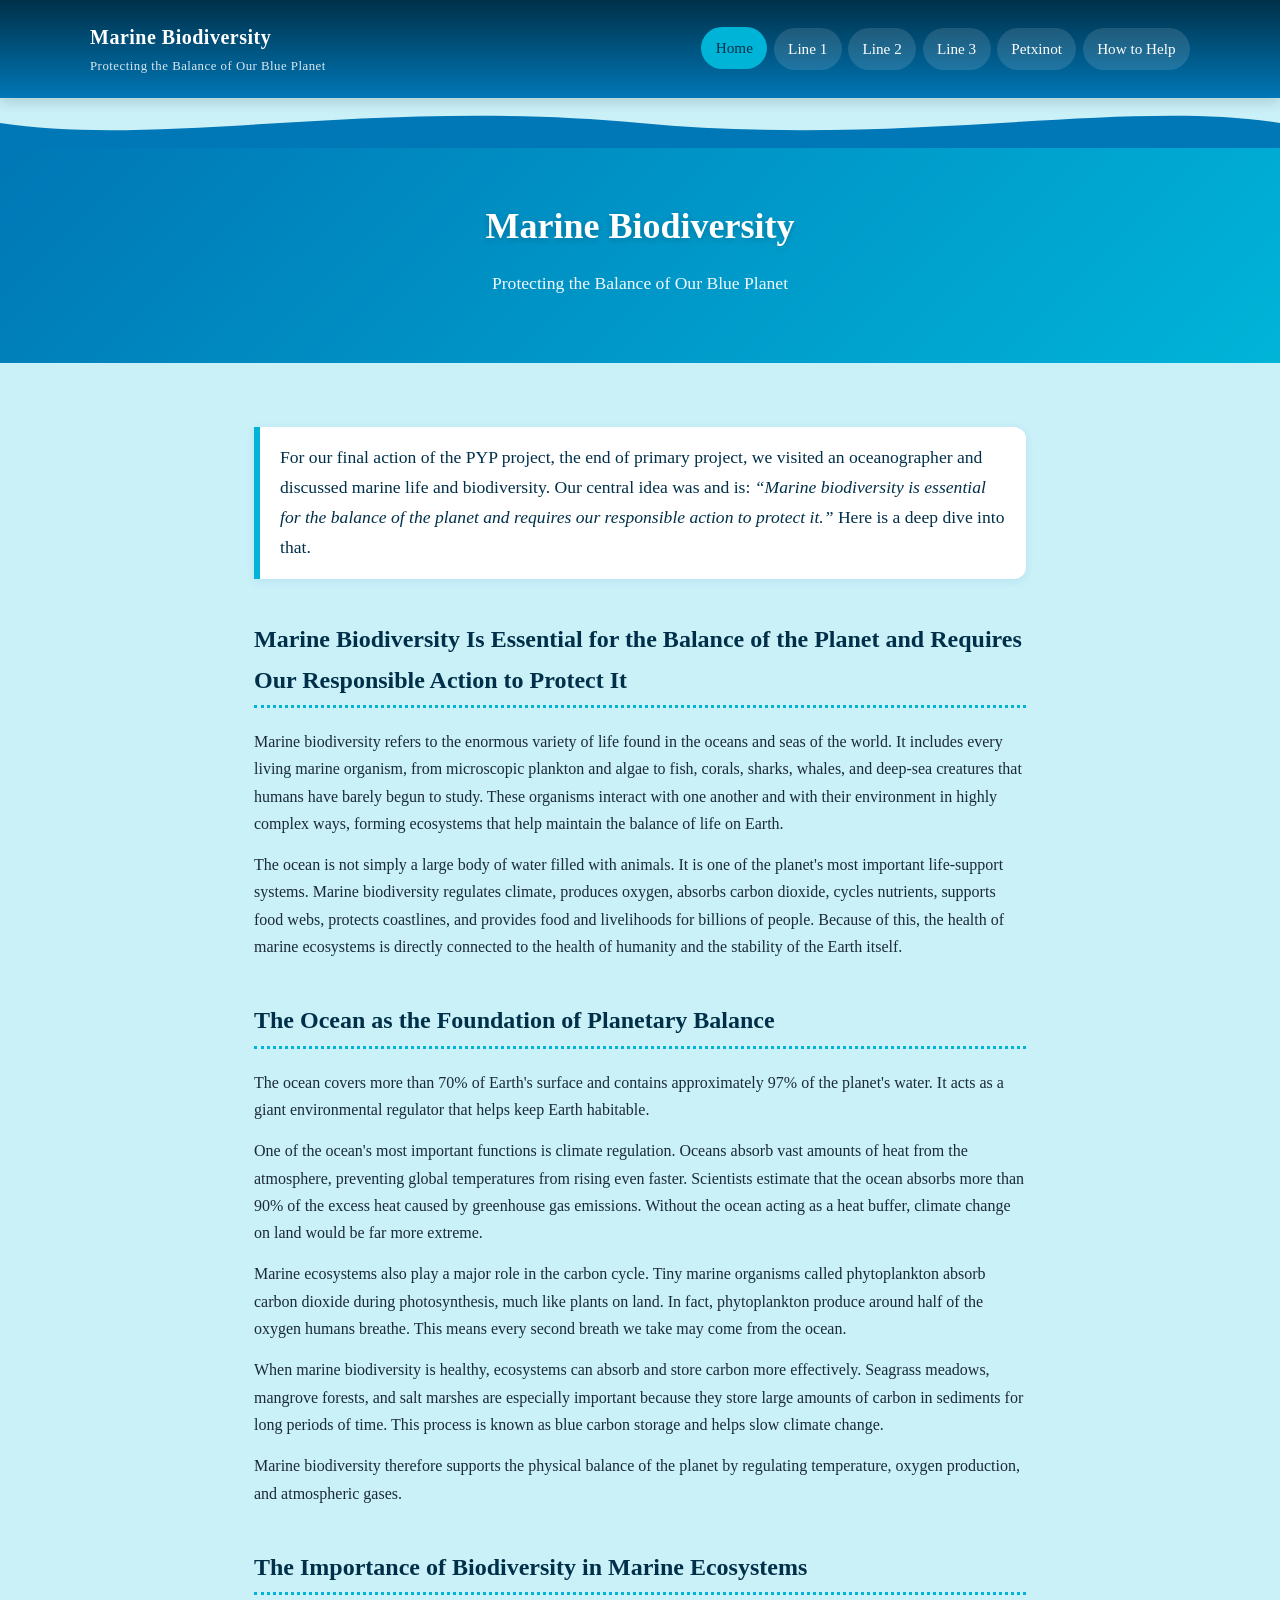
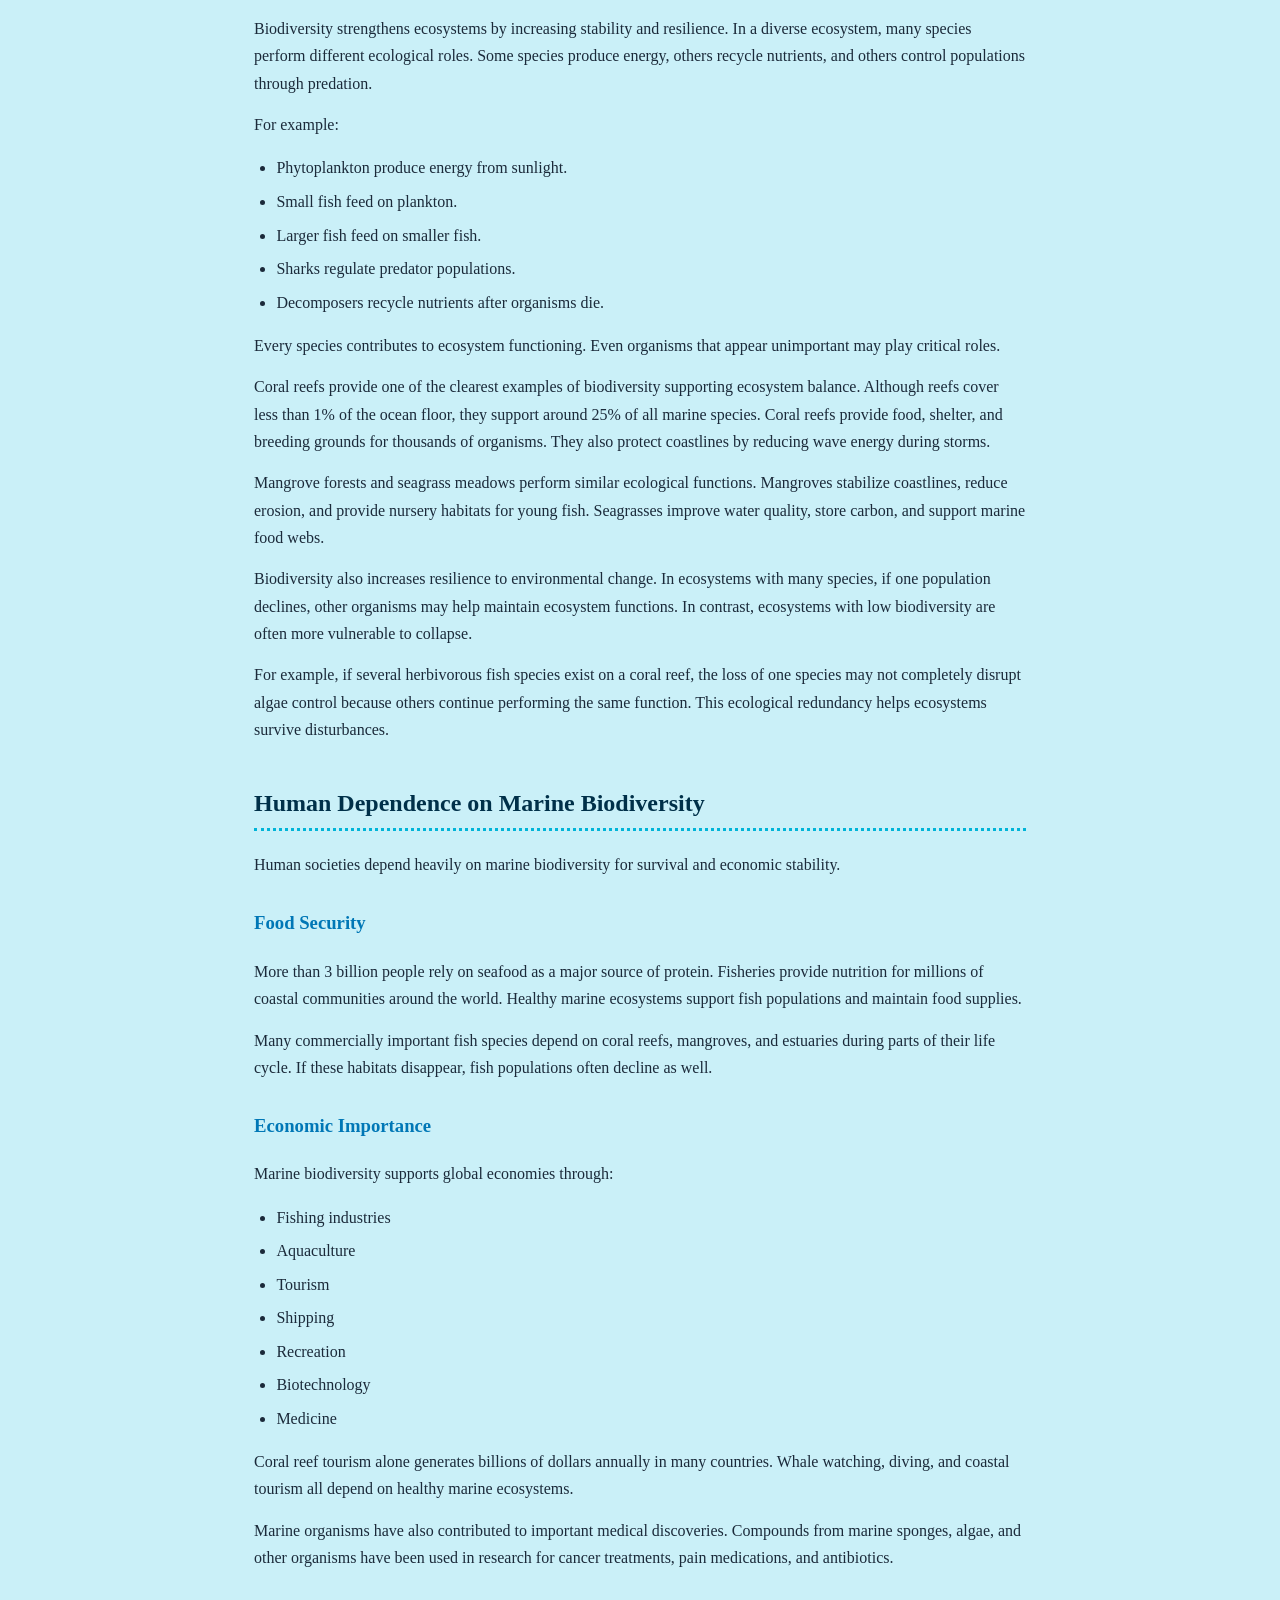
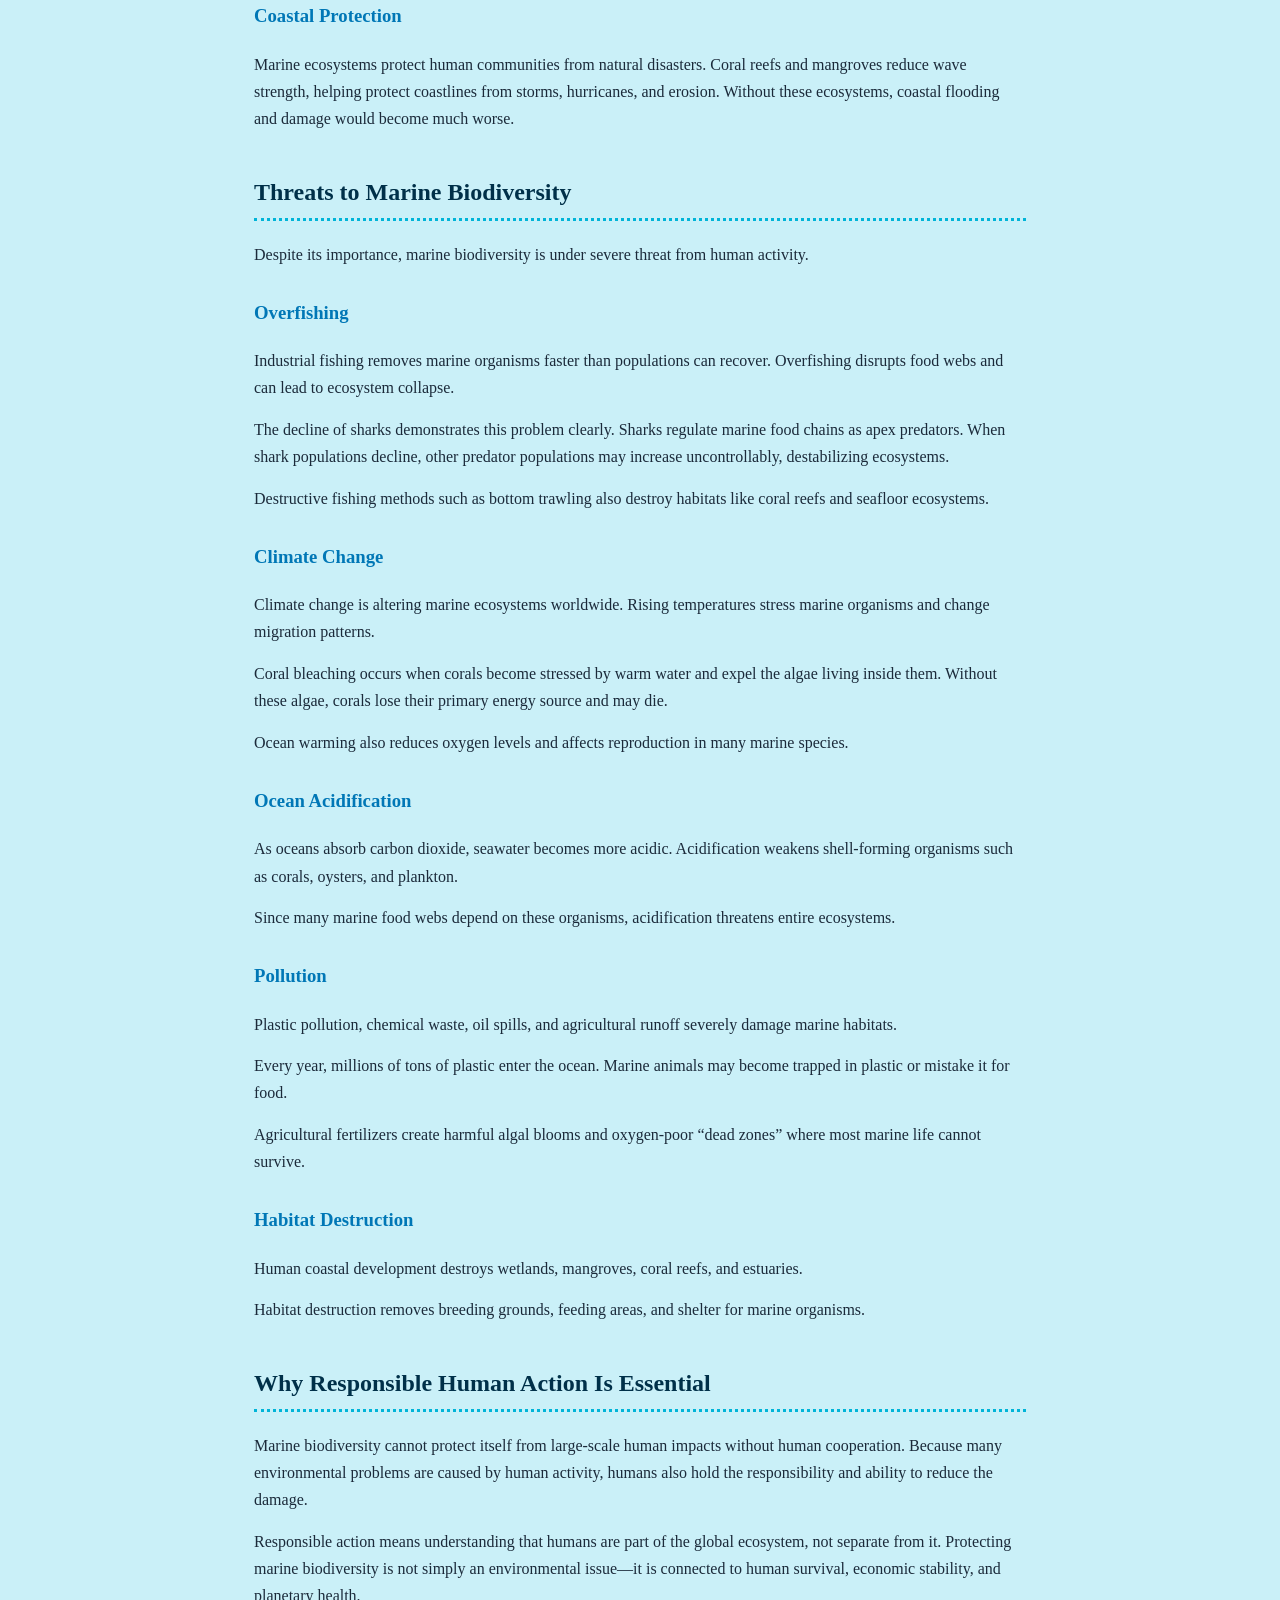
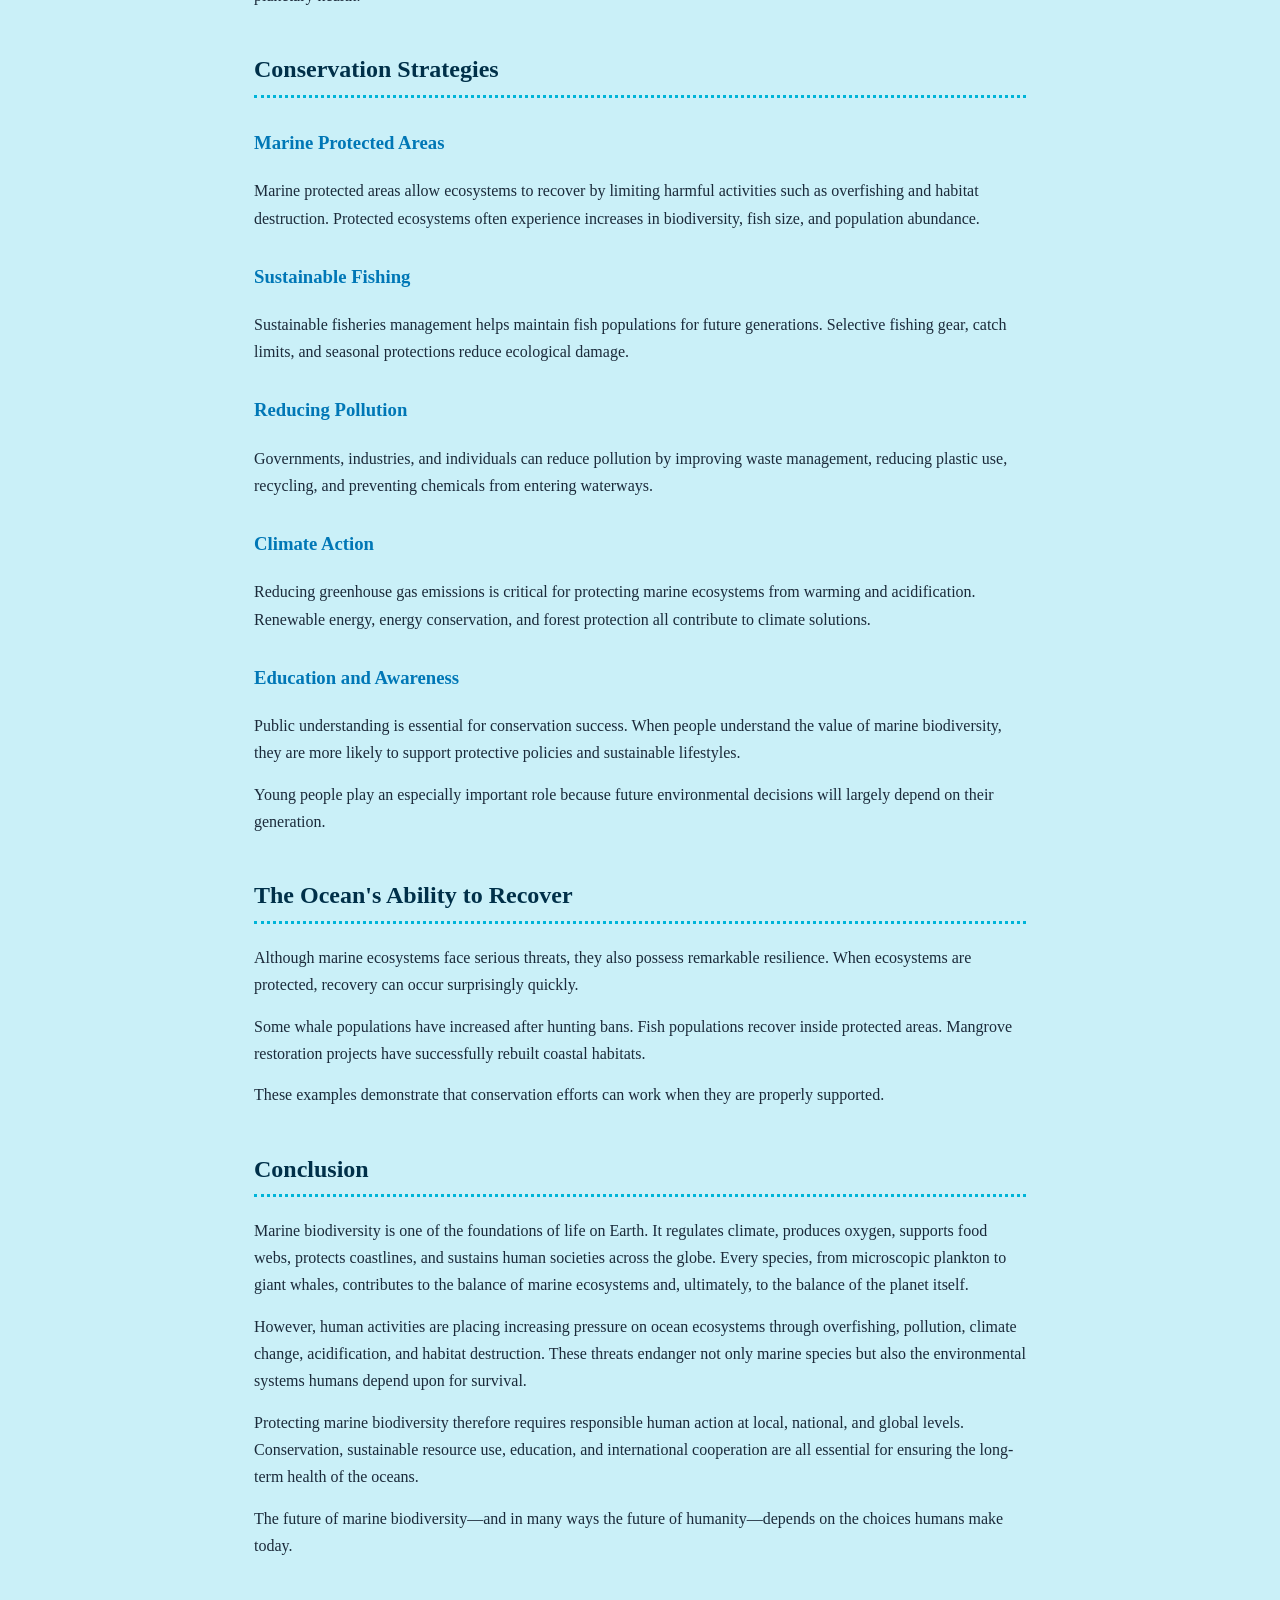
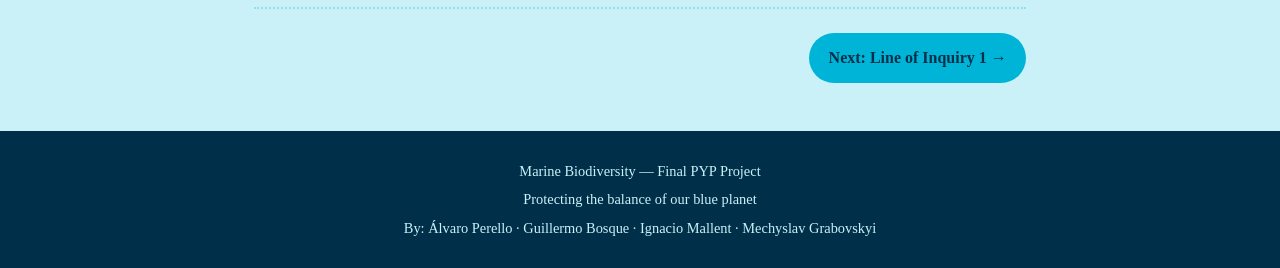
==== index.html @ a14ad544 "Add 6-page Marine Biodiversity student website PYP final project site with home, three lines of inqu" ====
<!DOCTYPE html>
<html lang="en">
<head>
  <meta charset="UTF-8" />
  <meta name="viewport" content="width=device-width, initial-scale=1.0" />
  <title>Marine Biodiversity — Home</title>
  <link rel="stylesheet" href="css/style.css" />
</head>
<body>
  <header class="site-header">
    <div class="site-header__inner">
      <h1 class="site-title">
        <a href="index.html">
          Marine Biodiversity
          <small>Protecting the Balance of Our Blue Planet</small>
        </a>
      </h1>
      <button class="nav-toggle" aria-expanded="false" aria-controls="main-nav">Menu</button>
      <nav class="main-nav" id="main-nav" aria-label="Main">
        <ul>
          <li><a href="index.html">Home</a></li>
          <li><a href="line-of-inquiry-1.html">Line 1</a></li>
          <li><a href="line-of-inquiry-2.html">Line 2</a></li>
          <li><a href="line-of-inquiry-3.html">Line 3</a></li>
          <li><a href="petxinot.html">Petxinot</a></li>
          <li><a href="help.html">How to Help</a></li>
        </ul>
      </nav>
    </div>
  </header>
  <div class="wave" aria-hidden="true"></div>

  <section class="hero">
    <h1>Marine Biodiversity</h1>
    <p>Protecting the Balance of Our Blue Planet</p>
  </section>

  <main>
    <p class="lead">
      For our final action of the PYP project, the end of primary project, we
      visited an oceanographer and discussed marine life and biodiversity. Our
      central idea was and is: <em>“Marine biodiversity is essential for the
      balance of the planet and requires our responsible action to protect
      it.”</em> Here is a deep dive into that.
    </p>

    <h2>Marine Biodiversity Is Essential for the Balance of the Planet and Requires Our Responsible Action to Protect It</h2>
    <p>
      Marine biodiversity refers to the enormous variety of life found in the
      oceans and seas of the world. It includes every living marine organism,
      from microscopic plankton and algae to fish, corals, sharks, whales, and
      deep-sea creatures that humans have barely begun to study. These
      organisms interact with one another and with their environment in highly
      complex ways, forming ecosystems that help maintain the balance of life
      on Earth.
    </p>
    <p>
      The ocean is not simply a large body of water filled with animals. It is
      one of the planet's most important life-support systems. Marine
      biodiversity regulates climate, produces oxygen, absorbs carbon dioxide,
      cycles nutrients, supports food webs, protects coastlines, and provides
      food and livelihoods for billions of people. Because of this, the health
      of marine ecosystems is directly connected to the health of humanity and
      the stability of the Earth itself.
    </p>

    <h2>The Ocean as the Foundation of Planetary Balance</h2>
    <p>
      The ocean covers more than 70% of Earth's surface and contains
      approximately 97% of the planet's water. It acts as a giant environmental
      regulator that helps keep Earth habitable.
    </p>
    <p>
      One of the ocean's most important functions is climate regulation. Oceans
      absorb vast amounts of heat from the atmosphere, preventing global
      temperatures from rising even faster. Scientists estimate that the ocean
      absorbs more than 90% of the excess heat caused by greenhouse gas
      emissions. Without the ocean acting as a heat buffer, climate change on
      land would be far more extreme.
    </p>
    <p>
      Marine ecosystems also play a major role in the carbon cycle. Tiny marine
      organisms called phytoplankton absorb carbon dioxide during
      photosynthesis, much like plants on land. In fact, phytoplankton produce
      around half of the oxygen humans breathe. This means every second breath
      we take may come from the ocean.
    </p>
    <p>
      When marine biodiversity is healthy, ecosystems can absorb and store
      carbon more effectively. Seagrass meadows, mangrove forests, and salt
      marshes are especially important because they store large amounts of
      carbon in sediments for long periods of time. This process is known as
      blue carbon storage and helps slow climate change.
    </p>
    <p>
      Marine biodiversity therefore supports the physical balance of the planet
      by regulating temperature, oxygen production, and atmospheric gases.
    </p>

    <h2>The Importance of Biodiversity in Marine Ecosystems</h2>
    <p>
      Biodiversity strengthens ecosystems by increasing stability and
      resilience. In a diverse ecosystem, many species perform different
      ecological roles. Some species produce energy, others recycle nutrients,
      and others control populations through predation.
    </p>
    <p>For example:</p>
    <ul>
      <li>Phytoplankton produce energy from sunlight.</li>
      <li>Small fish feed on plankton.</li>
      <li>Larger fish feed on smaller fish.</li>
      <li>Sharks regulate predator populations.</li>
      <li>Decomposers recycle nutrients after organisms die.</li>
    </ul>
    <p>
      Every species contributes to ecosystem functioning. Even organisms that
      appear unimportant may play critical roles.
    </p>
    <p>
      Coral reefs provide one of the clearest examples of biodiversity
      supporting ecosystem balance. Although reefs cover less than 1% of the
      ocean floor, they support around 25% of all marine species. Coral reefs
      provide food, shelter, and breeding grounds for thousands of organisms.
      They also protect coastlines by reducing wave energy during storms.
    </p>
    <p>
      Mangrove forests and seagrass meadows perform similar ecological
      functions. Mangroves stabilize coastlines, reduce erosion, and provide
      nursery habitats for young fish. Seagrasses improve water quality, store
      carbon, and support marine food webs.
    </p>
    <p>
      Biodiversity also increases resilience to environmental change. In
      ecosystems with many species, if one population declines, other organisms
      may help maintain ecosystem functions. In contrast, ecosystems with low
      biodiversity are often more vulnerable to collapse.
    </p>
    <p>
      For example, if several herbivorous fish species exist on a coral reef,
      the loss of one species may not completely disrupt algae control because
      others continue performing the same function. This ecological redundancy
      helps ecosystems survive disturbances.
    </p>

    <h2>Human Dependence on Marine Biodiversity</h2>
    <p>
      Human societies depend heavily on marine biodiversity for survival and
      economic stability.
    </p>

    <h3>Food Security</h3>
    <p>
      More than 3 billion people rely on seafood as a major source of protein.
      Fisheries provide nutrition for millions of coastal communities around
      the world. Healthy marine ecosystems support fish populations and
      maintain food supplies.
    </p>
    <p>
      Many commercially important fish species depend on coral reefs,
      mangroves, and estuaries during parts of their life cycle. If these
      habitats disappear, fish populations often decline as well.
    </p>

    <h3>Economic Importance</h3>
    <p>Marine biodiversity supports global economies through:</p>
    <ul>
      <li>Fishing industries</li>
      <li>Aquaculture</li>
      <li>Tourism</li>
      <li>Shipping</li>
      <li>Recreation</li>
      <li>Biotechnology</li>
      <li>Medicine</li>
    </ul>
    <p>
      Coral reef tourism alone generates billions of dollars annually in many
      countries. Whale watching, diving, and coastal tourism all depend on
      healthy marine ecosystems.
    </p>
    <p>
      Marine organisms have also contributed to important medical discoveries.
      Compounds from marine sponges, algae, and other organisms have been used
      in research for cancer treatments, pain medications, and antibiotics.
    </p>

    <h3>Coastal Protection</h3>
    <p>
      Marine ecosystems protect human communities from natural disasters. Coral
      reefs and mangroves reduce wave strength, helping protect coastlines from
      storms, hurricanes, and erosion. Without these ecosystems, coastal
      flooding and damage would become much worse.
    </p>

    <h2>Threats to Marine Biodiversity</h2>
    <p>
      Despite its importance, marine biodiversity is under severe threat from
      human activity.
    </p>

    <h3>Overfishing</h3>
    <p>
      Industrial fishing removes marine organisms faster than populations can
      recover. Overfishing disrupts food webs and can lead to ecosystem
      collapse.
    </p>
    <p>
      The decline of sharks demonstrates this problem clearly. Sharks regulate
      marine food chains as apex predators. When shark populations decline,
      other predator populations may increase uncontrollably, destabilizing
      ecosystems.
    </p>
    <p>
      Destructive fishing methods such as bottom trawling also destroy habitats
      like coral reefs and seafloor ecosystems.
    </p>

    <h3>Climate Change</h3>
    <p>
      Climate change is altering marine ecosystems worldwide. Rising
      temperatures stress marine organisms and change migration patterns.
    </p>
    <p>
      Coral bleaching occurs when corals become stressed by warm water and
      expel the algae living inside them. Without these algae, corals lose
      their primary energy source and may die.
    </p>
    <p>
      Ocean warming also reduces oxygen levels and affects reproduction in
      many marine species.
    </p>

    <h3>Ocean Acidification</h3>
    <p>
      As oceans absorb carbon dioxide, seawater becomes more acidic.
      Acidification weakens shell-forming organisms such as corals, oysters,
      and plankton.
    </p>
    <p>
      Since many marine food webs depend on these organisms, acidification
      threatens entire ecosystems.
    </p>

    <h3>Pollution</h3>
    <p>
      Plastic pollution, chemical waste, oil spills, and agricultural runoff
      severely damage marine habitats.
    </p>
    <p>
      Every year, millions of tons of plastic enter the ocean. Marine animals
      may become trapped in plastic or mistake it for food.
    </p>
    <p>
      Agricultural fertilizers create harmful algal blooms and oxygen-poor
      “dead zones” where most marine life cannot survive.
    </p>

    <h3>Habitat Destruction</h3>
    <p>
      Human coastal development destroys wetlands, mangroves, coral reefs, and
      estuaries.
    </p>
    <p>
      Habitat destruction removes breeding grounds, feeding areas, and shelter
      for marine organisms.
    </p>

    <h2>Why Responsible Human Action Is Essential</h2>
    <p>
      Marine biodiversity cannot protect itself from large-scale human impacts
      without human cooperation. Because many environmental problems are
      caused by human activity, humans also hold the responsibility and
      ability to reduce the damage.
    </p>
    <p>
      Responsible action means understanding that humans are part of the
      global ecosystem, not separate from it. Protecting marine biodiversity
      is not simply an environmental issue—it is connected to human survival,
      economic stability, and planetary health.
    </p>

    <h2>Conservation Strategies</h2>

    <h3>Marine Protected Areas</h3>
    <p>
      Marine protected areas allow ecosystems to recover by limiting harmful
      activities such as overfishing and habitat destruction. Protected
      ecosystems often experience increases in biodiversity, fish size, and
      population abundance.
    </p>

    <h3>Sustainable Fishing</h3>
    <p>
      Sustainable fisheries management helps maintain fish populations for
      future generations. Selective fishing gear, catch limits, and seasonal
      protections reduce ecological damage.
    </p>

    <h3>Reducing Pollution</h3>
    <p>
      Governments, industries, and individuals can reduce pollution by
      improving waste management, reducing plastic use, recycling, and
      preventing chemicals from entering waterways.
    </p>

    <h3>Climate Action</h3>
    <p>
      Reducing greenhouse gas emissions is critical for protecting marine
      ecosystems from warming and acidification. Renewable energy, energy
      conservation, and forest protection all contribute to climate solutions.
    </p>

    <h3>Education and Awareness</h3>
    <p>
      Public understanding is essential for conservation success. When people
      understand the value of marine biodiversity, they are more likely to
      support protective policies and sustainable lifestyles.
    </p>
    <p>
      Young people play an especially important role because future
      environmental decisions will largely depend on their generation.
    </p>

    <h2>The Ocean's Ability to Recover</h2>
    <p>
      Although marine ecosystems face serious threats, they also possess
      remarkable resilience. When ecosystems are protected, recovery can occur
      surprisingly quickly.
    </p>
    <p>
      Some whale populations have increased after hunting bans. Fish
      populations recover inside protected areas. Mangrove restoration
      projects have successfully rebuilt coastal habitats.
    </p>
    <p>
      These examples demonstrate that conservation efforts can work when they
      are properly supported.
    </p>

    <h2>Conclusion</h2>
    <p>
      Marine biodiversity is one of the foundations of life on Earth. It
      regulates climate, produces oxygen, supports food webs, protects
      coastlines, and sustains human societies across the globe. Every
      species, from microscopic plankton to giant whales, contributes to the
      balance of marine ecosystems and, ultimately, to the balance of the
      planet itself.
    </p>
    <p>
      However, human activities are placing increasing pressure on ocean
      ecosystems through overfishing, pollution, climate change,
      acidification, and habitat destruction. These threats endanger not only
      marine species but also the environmental systems humans depend upon
      for survival.
    </p>
    <p>
      Protecting marine biodiversity therefore requires responsible human
      action at local, national, and global levels. Conservation, sustainable
      resource use, education, and international cooperation are all
      essential for ensuring the long-term health of the oceans.
    </p>
    <p>
      The future of marine biodiversity—and in many ways the future of
      humanity—depends on the choices humans make today.
    </p>

    <nav class="page-nav" aria-label="Page">
      <span></span>
      <a href="line-of-inquiry-1.html">Next: Line of Inquiry 1 →</a>
    </nav>
  </main>

  <footer class="site-footer">
    <p>Marine Biodiversity — Final PYP Project</p>
    <p>Protecting the balance of our blue planet</p>
    <p>By: Álvaro Perello · Guillermo Bosque · Ignacio Mallent · Mechyslav Grabovskyi</p>
  </footer>

  <script src="js/main.js"></script>
</body>
</html>
---- css/style.css ----
:root {
  --deep: #003049;
  --mid: #0077b6;
  --bright: #00b4d8;
  --light: #90e0ef;
  --foam: #caf0f8;
  --sand: #fff8e7;
  --coral: #ef476f;
  --text: #1b2a3a;
}

* {
  box-sizing: border-box;
}

html {
  scroll-behavior: smooth;
}

body {
  font-family: "Comic Sans MS", "Comic Sans", "Chalkboard SE", cursive;
  margin: 0;
  color: var(--text);
  background: var(--foam);
  line-height: 1.7;
}

a {
  color: var(--mid);
}

a:hover {
  color: var(--coral);
}

/* ===== Header ===== */
.site-header {
  background: linear-gradient(180deg, var(--deep) 0%, var(--mid) 100%);
  color: white;
  padding: 1.25rem 1.5rem;
  box-shadow: 0 4px 12px rgba(0, 0, 0, 0.15);
  position: sticky;
  top: 0;
  z-index: 10;
}

.site-header__inner {
  max-width: 1100px;
  margin: 0 auto;
  display: flex;
  align-items: center;
  justify-content: space-between;
  gap: 1rem;
  flex-wrap: wrap;
}

.site-title {
  margin: 0;
  font-size: 1.25rem;
  letter-spacing: 0.5px;
}

.site-title a {
  color: white;
  text-decoration: none;
}

.site-title small {
  display: block;
  font-size: 0.8rem;
  font-weight: normal;
  opacity: 0.85;
  margin-top: 0.15rem;
}

/* ===== Nav ===== */
.nav-toggle {
  display: none;
  background: rgba(255, 255, 255, 0.15);
  border: 2px solid white;
  color: white;
  font-family: inherit;
  font-size: 1rem;
  padding: 0.4rem 0.8rem;
  border-radius: 8px;
  cursor: pointer;
}

.main-nav ul {
  list-style: none;
  margin: 0;
  padding: 0;
  display: flex;
  flex-wrap: wrap;
  gap: 0.4rem;
}

.main-nav a {
  display: inline-block;
  padding: 0.5rem 0.9rem;
  color: white;
  text-decoration: none;
  border-radius: 999px;
  background: rgba(255, 255, 255, 0.12);
  font-size: 0.95rem;
  transition: background 0.2s ease, transform 0.1s ease;
}

.main-nav a:hover,
.main-nav a.active {
  background: var(--bright);
  color: var(--deep);
  transform: translateY(-1px);
}

/* ===== Wave divider ===== */
.wave {
  display: block;
  width: 100%;
  height: 50px;
  background: var(--mid);
  -webkit-mask: url("data:image/svg+xml;utf8,<svg xmlns='http://www.w3.org/2000/svg' viewBox='0 0 1200 50' preserveAspectRatio='none'><path d='M0,25 C150,50 350,0 600,25 C850,50 1050,0 1200,25 L1200,50 L0,50 Z' fill='black'/></svg>") no-repeat center/100% 100%;
          mask: url("data:image/svg+xml;utf8,<svg xmlns='http://www.w3.org/2000/svg' viewBox='0 0 1200 50' preserveAspectRatio='none'><path d='M0,25 C150,50 350,0 600,25 C850,50 1050,0 1200,25 L1200,50 L0,50 Z' fill='black'/></svg>") no-repeat center/100% 100%;
}

/* ===== Hero ===== */
.hero {
  background: linear-gradient(135deg, var(--mid) 0%, var(--bright) 100%);
  color: white;
  padding: 3rem 1.5rem 4rem;
  text-align: center;
}

.hero h1 {
  margin: 0 0 0.75rem;
  font-size: 2.25rem;
  text-shadow: 0 2px 6px rgba(0, 0, 0, 0.2);
}

.hero p {
  max-width: 720px;
  margin: 0 auto;
  font-size: 1.1rem;
  opacity: 0.95;
}

/* ===== Page intro (smaller pages) ===== */
.page-intro {
  background: linear-gradient(135deg, var(--deep) 0%, var(--mid) 100%);
  color: white;
  padding: 2.25rem 1.5rem 2.5rem;
  text-align: center;
}

.page-intro h1 {
  margin: 0 0 0.5rem;
  font-size: 1.9rem;
}

.page-intro p {
  margin: 0 auto;
  max-width: 700px;
  opacity: 0.95;
}

/* ===== Main ===== */
main {
  max-width: 820px;
  margin: 0 auto;
  padding: 2.5rem 1.5rem 3rem;
}

main h2 {
  color: var(--deep);
  margin-top: 2.5rem;
  border-bottom: 3px dotted var(--bright);
  padding-bottom: 0.3rem;
}

main h3 {
  color: var(--mid);
  margin-top: 1.8rem;
}

main p {
  margin: 0.9rem 0;
}

main ul {
  padding-left: 1.4rem;
}

main ul li {
  margin: 0.4rem 0;
}

.lead {
  font-size: 1.1rem;
  color: var(--deep);
  background: white;
  border-left: 6px solid var(--bright);
  padding: 1rem 1.25rem;
  border-radius: 0 12px 12px 0;
  margin: 1.5rem 0 2rem;
  box-shadow: 0 2px 8px rgba(0, 119, 182, 0.1);
}

.callout {
  background: white;
  border: 2px dashed var(--bright);
  border-radius: 12px;
  padding: 1rem 1.25rem;
  margin: 1.5rem 0;
}

/* ===== Figures (images with captions) ===== */
.figure {
  margin: 1.8rem 0;
  background: white;
  border-radius: 14px;
  overflow: hidden;
  box-shadow: 0 4px 14px rgba(0, 48, 73, 0.12);
}

.figure img {
  display: block;
  width: 100%;
  height: auto;
  padding: 1rem 1.1rem;
  box-sizing: border-box;
}

.figure figcaption {
  padding: 0.9rem 1.1rem 1.1rem;
  background: var(--foam);
  color: var(--deep);
  font-size: 0.95rem;
  border-top: 3px solid var(--bright);
}

.figure-row {
  display: grid;
  grid-template-columns: repeat(auto-fit, minmax(260px, 1fr));
  gap: 1rem;
  margin: 1.8rem 0;
}

.figure-row .figure {
  margin: 0;
  display: flex;
  flex-direction: column;
}

.figure-row .figure img {
  flex: 1 1 auto;
  min-height: 0;
  object-fit: contain;
}

/* ===== Cards (for Petxinot & Help pages) ===== */
.card-grid {
  display: grid;
  grid-template-columns: repeat(auto-fit, minmax(260px, 1fr));
  gap: 1rem;
  margin: 1.5rem 0;
}

.card {
  background: white;
  border-radius: 14px;
  padding: 1.1rem 1.2rem;
  box-shadow: 0 4px 14px rgba(0, 48, 73, 0.1);
  border-top: 5px solid var(--bright);
}

.card h3 {
  margin: 0 0 0.4rem;
  color: var(--deep);
}

/* ===== Document / download link ===== */
.doc-link {
  display: inline-block;
  background: white;
  border: 2px solid var(--bright);
  border-radius: 12px;
  padding: 0.75rem 1.1rem;
  text-decoration: none;
  color: var(--deep);
  margin: 1rem 0;
  transition: background 0.2s ease, transform 0.1s ease;
}

.doc-link:hover {
  background: var(--bright);
  color: var(--deep);
  transform: translateY(-1px);
}

.doc-link strong {
  display: block;
  color: var(--mid);
}

/* ===== Page nav (next/prev) ===== */
.page-nav {
  display: flex;
  justify-content: space-between;
  gap: 1rem;
  margin-top: 3rem;
  padding-top: 1.5rem;
  border-top: 2px dotted var(--light);
  flex-wrap: wrap;
}

.page-nav a {
  background: var(--bright);
  color: var(--deep);
  padding: 0.7rem 1.2rem;
  border-radius: 999px;
  text-decoration: none;
  font-weight: bold;
  transition: background 0.2s ease;
}

.page-nav a:hover {
  background: var(--mid);
  color: white;
}

/* ===== Footer ===== */
.site-footer {
  background: var(--deep);
  color: var(--foam);
  text-align: center;
  padding: 1.5rem 1rem;
  font-size: 0.9rem;
}

.site-footer p {
  margin: 0.25rem 0;
}

/* ===== Responsive ===== */
@media (max-width: 760px) {
  .nav-toggle {
    display: inline-block;
  }

  .main-nav {
    flex-basis: 100%;
    display: none;
  }

  .main-nav.open {
    display: block;
  }

  .main-nav ul {
    flex-direction: column;
    margin-top: 0.75rem;
  }

  .main-nav a {
    display: block;
    text-align: center;
  }

  .hero h1 {
    font-size: 1.7rem;
  }

  .page-intro h1 {
    font-size: 1.5rem;
  }
}
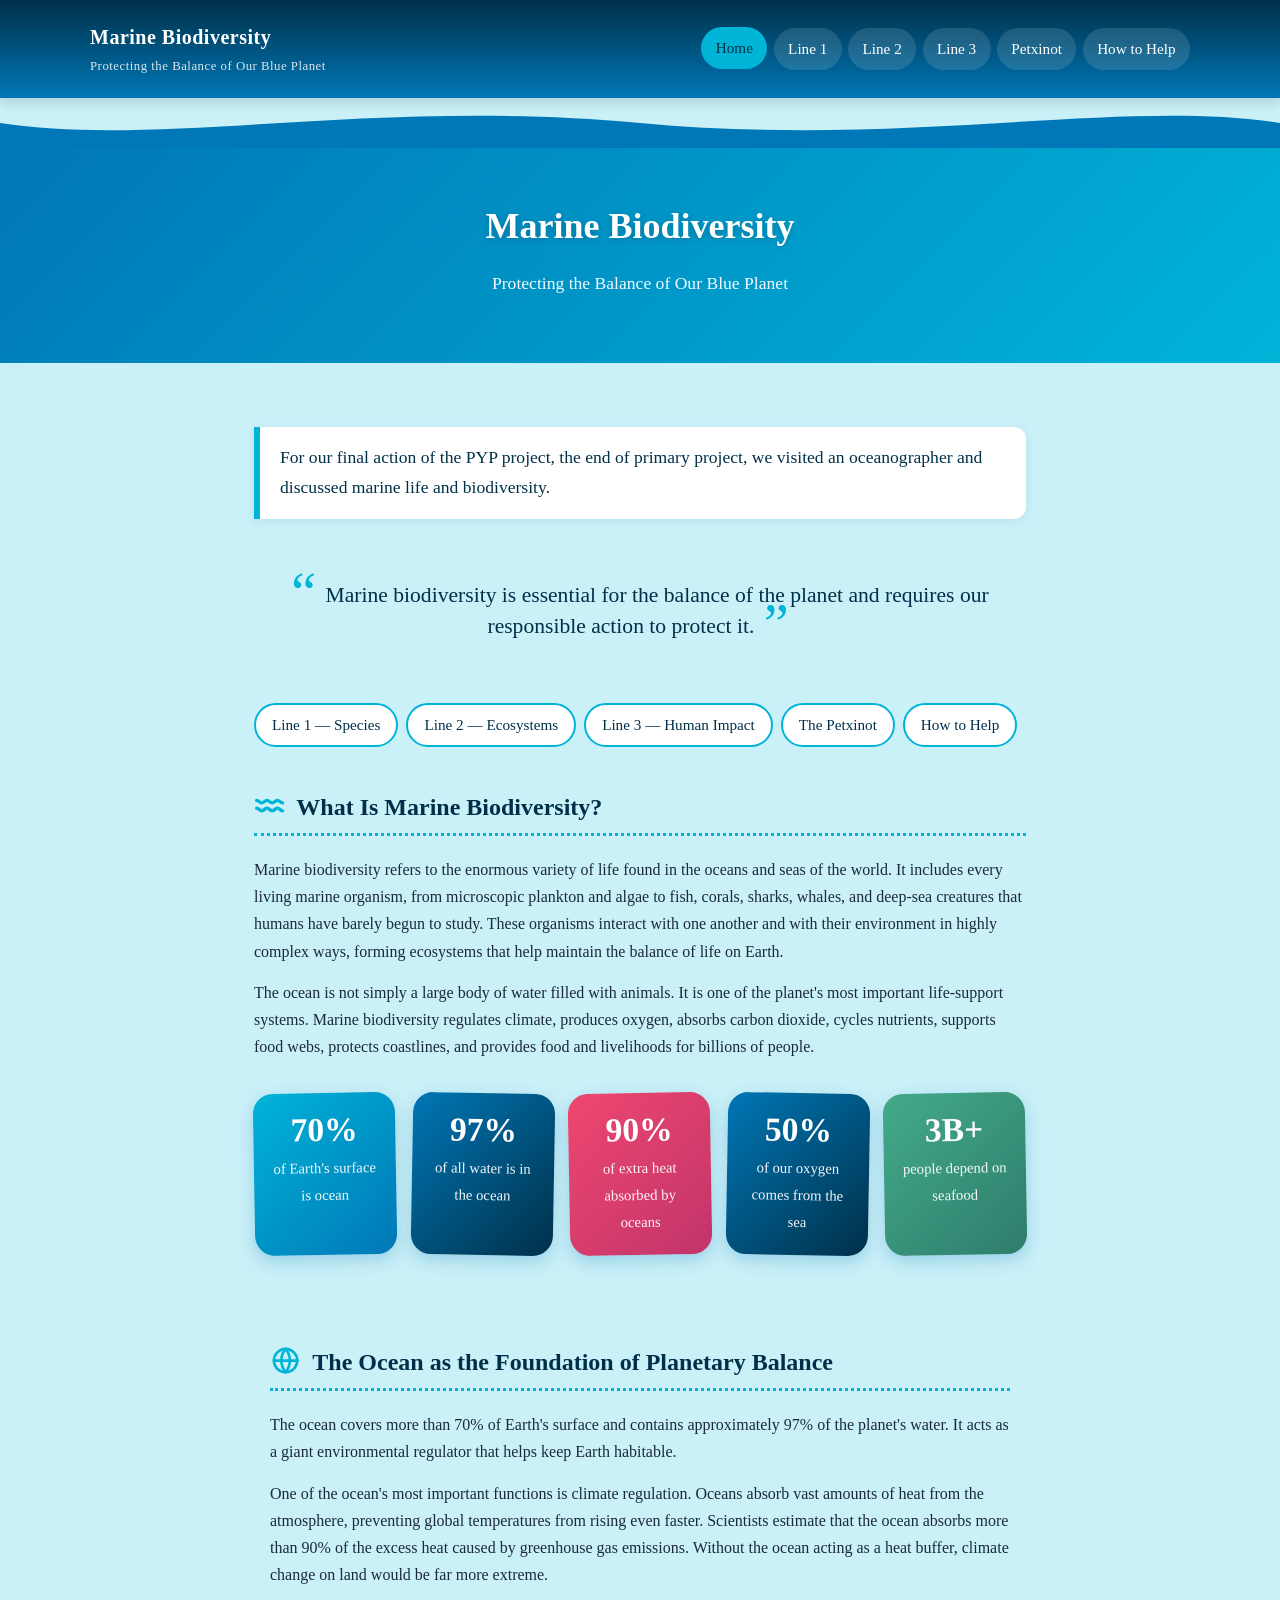
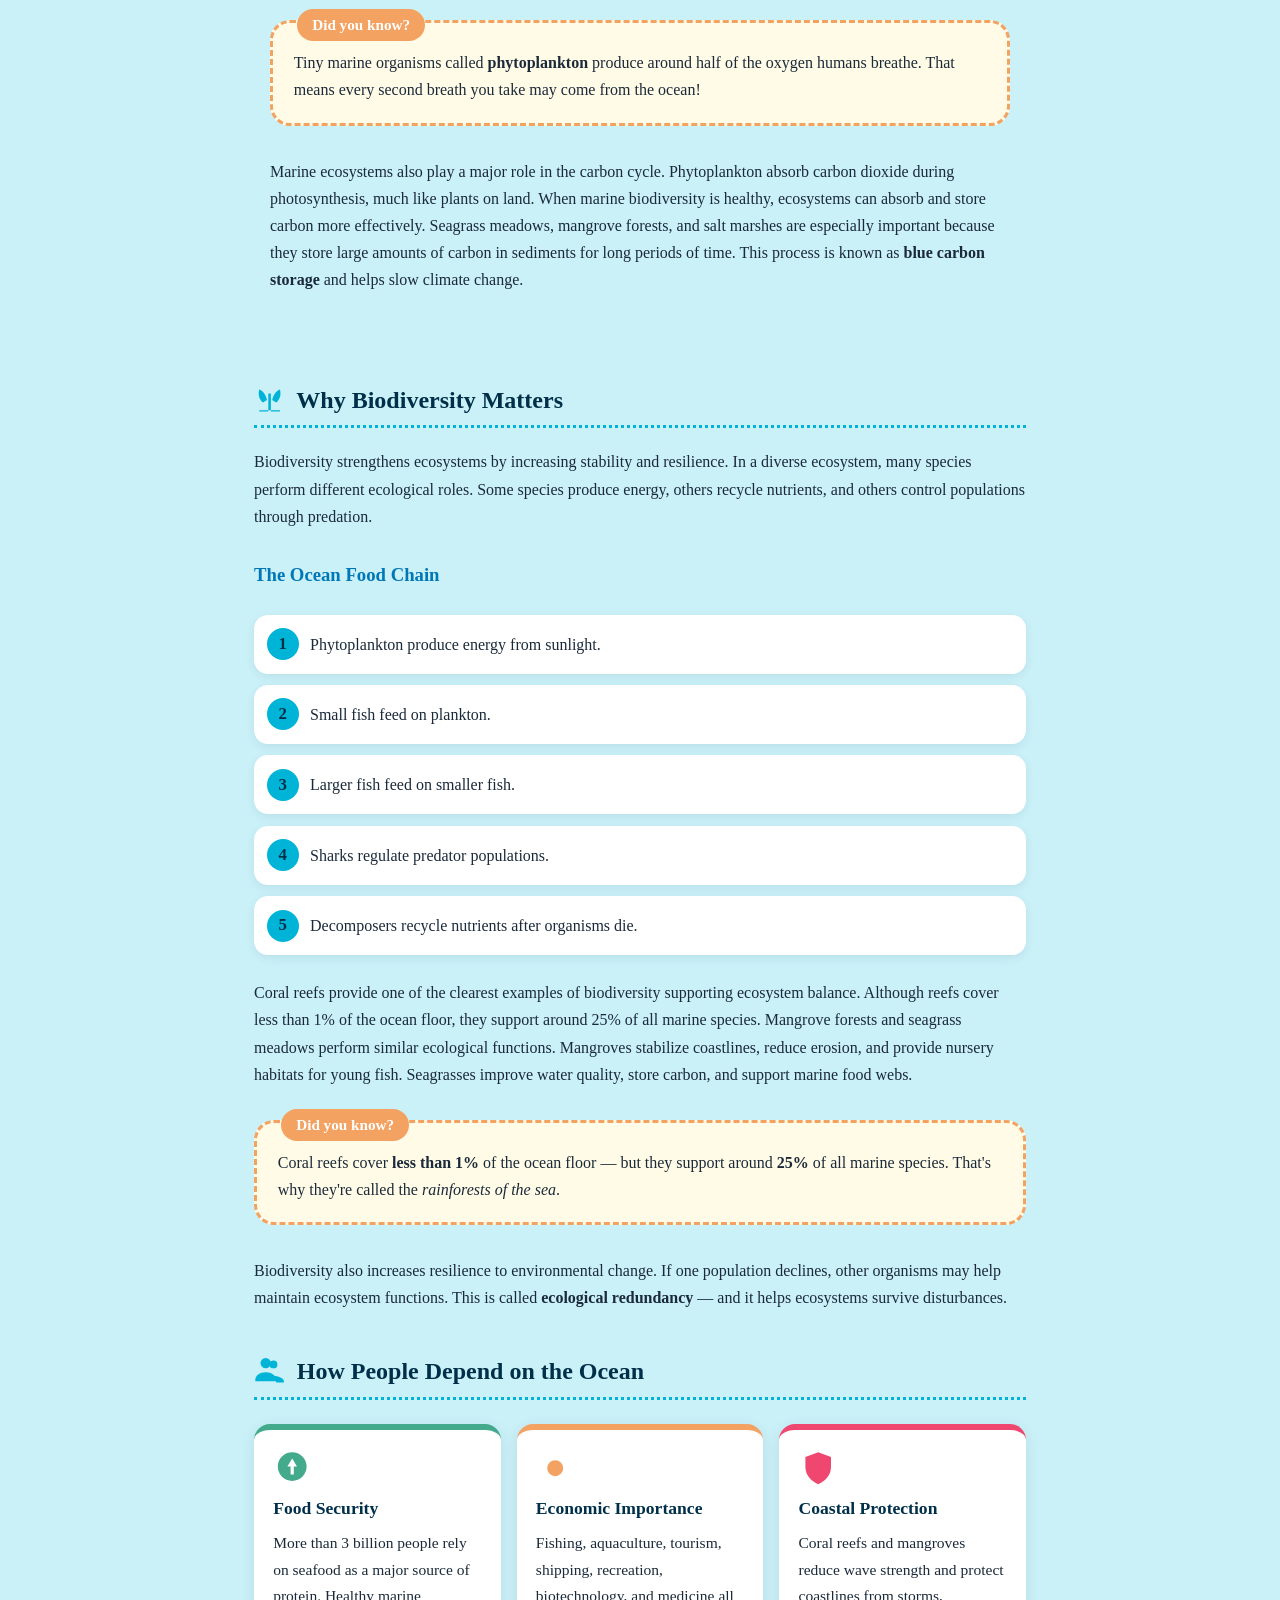
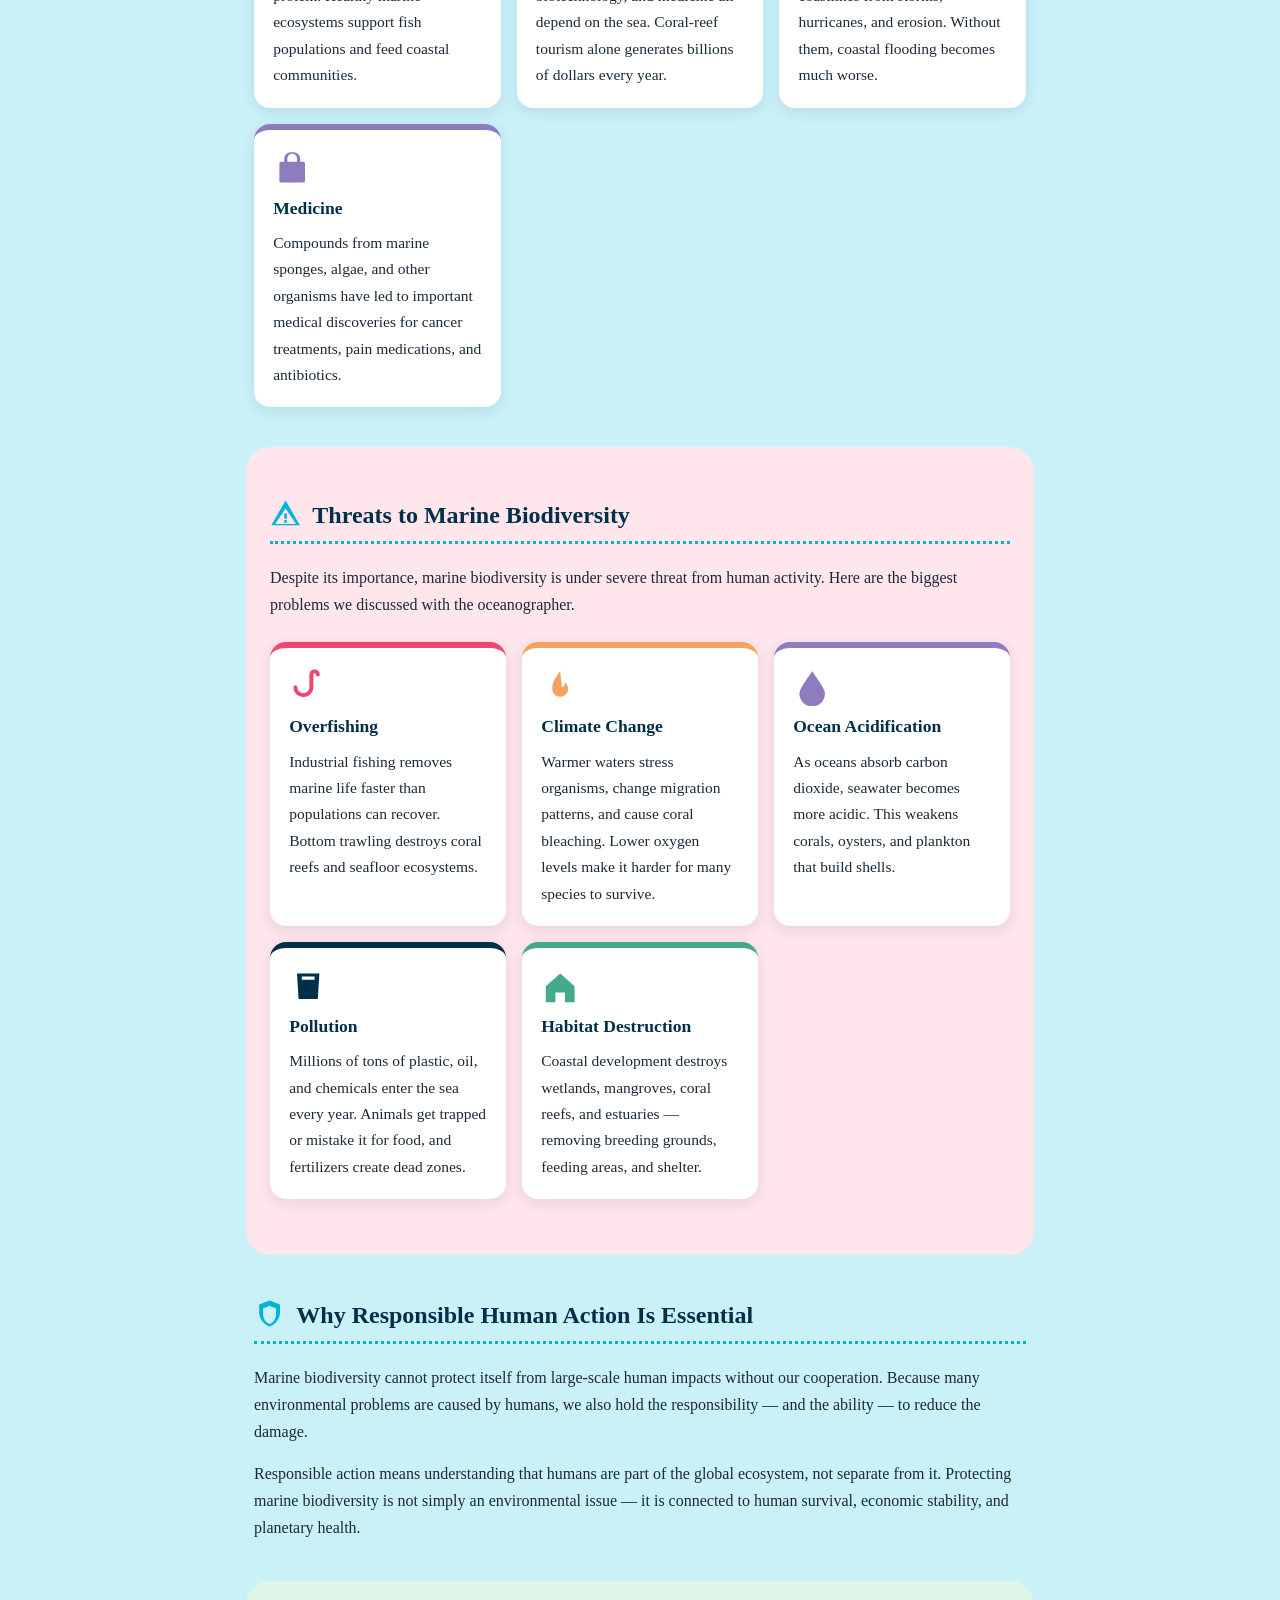
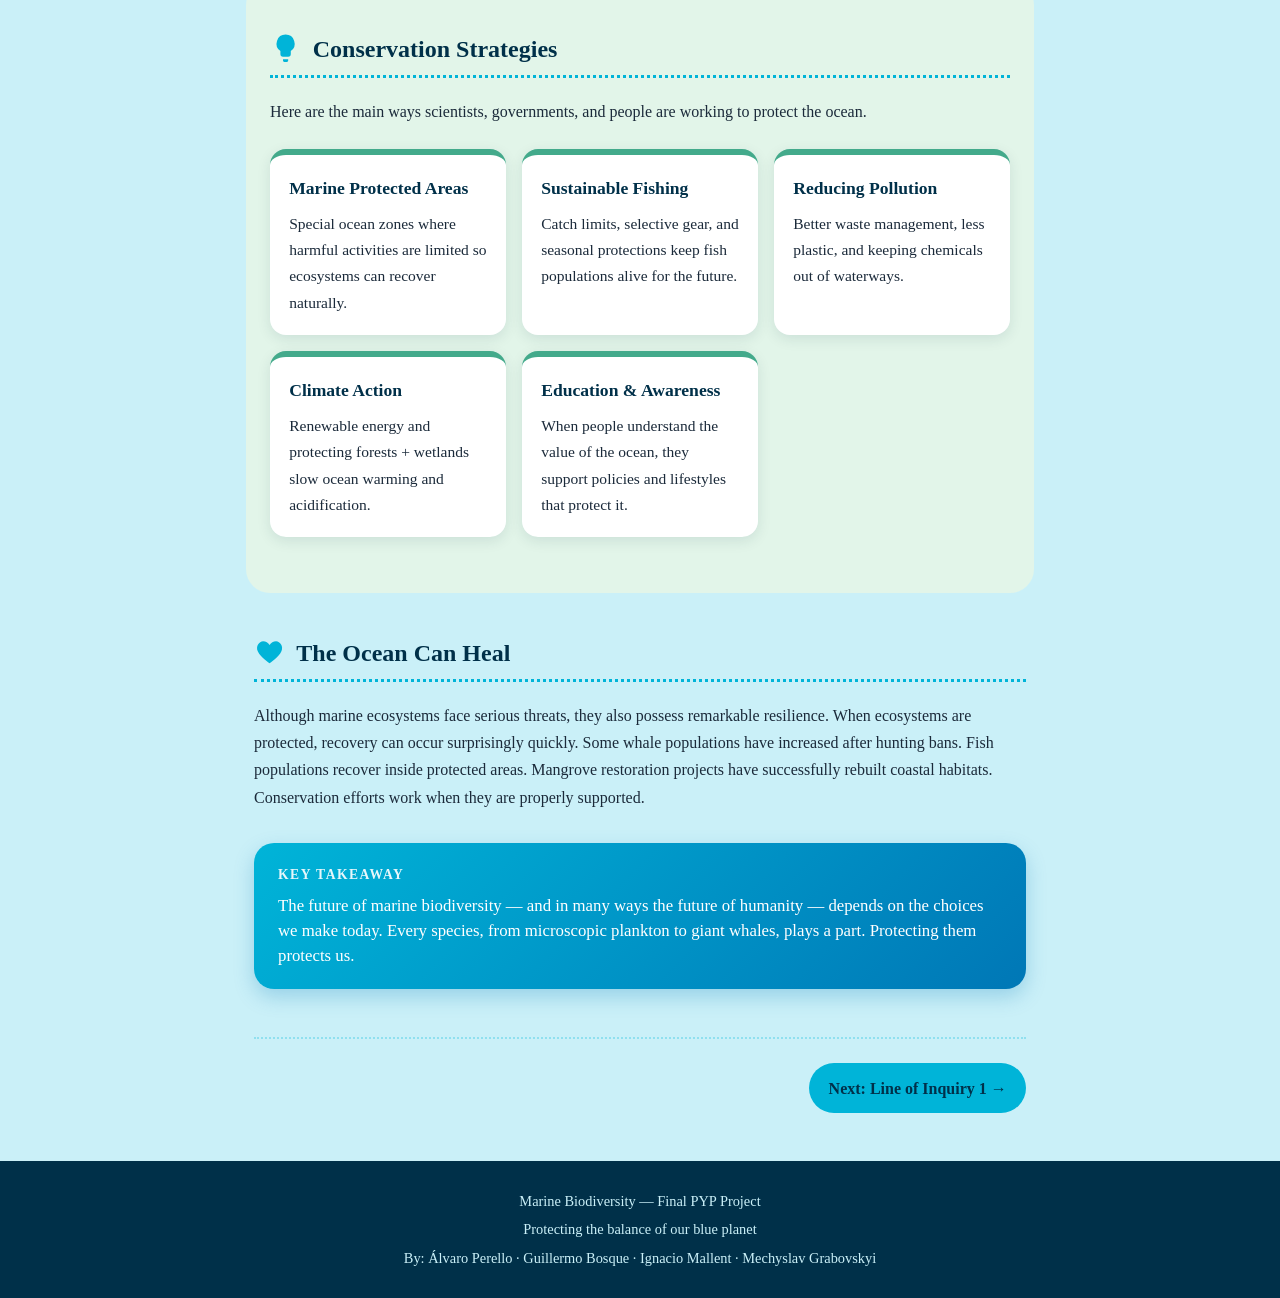
==== commit 81245afe: "Make content layouts friendlier and easier to scan Walls of prose were heavy for a middle-school rea" ====
--- a/index.html
+++ b/index.html
@@ -38,13 +38,26 @@
   <main>
     <p class="lead">
       For our final action of the PYP project, the end of primary project, we
-      visited an oceanographer and discussed marine life and biodiversity. Our
-      central idea was and is: <em>“Marine biodiversity is essential for the
-      balance of the planet and requires our responsible action to protect
-      it.”</em> Here is a deep dive into that.
-    </p>
-
-    <h2>Marine Biodiversity Is Essential for the Balance of the Planet and Requires Our Responsible Action to Protect It</h2>
+      visited an oceanographer and discussed marine life and biodiversity.
+    </p>
+
+    <p class="pull-quote">
+      Marine biodiversity is essential for the balance of the planet and
+      requires our responsible action to protect it.
+    </p>
+
+    <div class="chips">
+      <a class="chip" href="line-of-inquiry-1.html">Line 1 — Species</a>
+      <a class="chip" href="line-of-inquiry-2.html">Line 2 — Ecosystems</a>
+      <a class="chip" href="line-of-inquiry-3.html">Line 3 — Human Impact</a>
+      <a class="chip" href="petxinot.html">The Petxinot</a>
+      <a class="chip" href="help.html">How to Help</a>
+    </div>
+
+    <h2>
+      <svg class="icon" viewBox="0 0 24 24" fill="none" stroke="currentColor" stroke-width="2.5" stroke-linecap="round" aria-hidden="true"><path d="M2 8c2 0 2 2 4 2s2-2 4-2 2 2 4 2 2-2 4-2 2 2 4 2"/><path d="M2 14c2 0 2 2 4 2s2-2 4-2 2 2 4 2 2-2 4-2 2 2 4 2"/></svg>
+      What Is Marine Biodiversity?
+    </h2>
     <p>
       Marine biodiversity refers to the enormous variety of life found in the
       oceans and seas of the world. It includes every living marine organism,
@@ -59,309 +72,254 @@
       one of the planet's most important life-support systems. Marine
       biodiversity regulates climate, produces oxygen, absorbs carbon dioxide,
       cycles nutrients, supports food webs, protects coastlines, and provides
-      food and livelihoods for billions of people. Because of this, the health
-      of marine ecosystems is directly connected to the health of humanity and
-      the stability of the Earth itself.
-    </p>
-
-    <h2>The Ocean as the Foundation of Planetary Balance</h2>
-    <p>
-      The ocean covers more than 70% of Earth's surface and contains
-      approximately 97% of the planet's water. It acts as a giant environmental
-      regulator that helps keep Earth habitable.
-    </p>
-    <p>
-      One of the ocean's most important functions is climate regulation. Oceans
-      absorb vast amounts of heat from the atmosphere, preventing global
-      temperatures from rising even faster. Scientists estimate that the ocean
-      absorbs more than 90% of the excess heat caused by greenhouse gas
-      emissions. Without the ocean acting as a heat buffer, climate change on
-      land would be far more extreme.
-    </p>
-    <p>
-      Marine ecosystems also play a major role in the carbon cycle. Tiny marine
-      organisms called phytoplankton absorb carbon dioxide during
-      photosynthesis, much like plants on land. In fact, phytoplankton produce
-      around half of the oxygen humans breathe. This means every second breath
-      we take may come from the ocean.
-    </p>
-    <p>
-      When marine biodiversity is healthy, ecosystems can absorb and store
-      carbon more effectively. Seagrass meadows, mangrove forests, and salt
-      marshes are especially important because they store large amounts of
-      carbon in sediments for long periods of time. This process is known as
-      blue carbon storage and helps slow climate change.
-    </p>
-    <p>
-      Marine biodiversity therefore supports the physical balance of the planet
-      by regulating temperature, oxygen production, and atmospheric gases.
-    </p>
-
-    <h2>The Importance of Biodiversity in Marine Ecosystems</h2>
+      food and livelihoods for billions of people.
+    </p>
+
+    <div class="stat-strip">
+      <div class="stat">
+        <span class="stat-number">70%</span>
+        <span class="stat-label">of Earth's surface is ocean</span>
+      </div>
+      <div class="stat">
+        <span class="stat-number">97%</span>
+        <span class="stat-label">of all water is in the ocean</span>
+      </div>
+      <div class="stat">
+        <span class="stat-number">90%</span>
+        <span class="stat-label">of extra heat absorbed by oceans</span>
+      </div>
+      <div class="stat">
+        <span class="stat-number">50%</span>
+        <span class="stat-label">of our oxygen comes from the sea</span>
+      </div>
+      <div class="stat">
+        <span class="stat-number">3B+</span>
+        <span class="stat-label">people depend on seafood</span>
+      </div>
+    </div>
+
+    <section class="band band--foam">
+      <h2>
+        <svg class="icon" viewBox="0 0 24 24" fill="none" stroke="currentColor" stroke-width="2" aria-hidden="true"><circle cx="12" cy="12" r="9"/><path d="M3 12h18M12 3a14 14 0 010 18M12 3a14 14 0 000 18" stroke-linecap="round"/></svg>
+        The Ocean as the Foundation of Planetary Balance
+      </h2>
+      <p>
+        The ocean covers more than 70% of Earth's surface and contains
+        approximately 97% of the planet's water. It acts as a giant
+        environmental regulator that helps keep Earth habitable.
+      </p>
+      <p>
+        One of the ocean's most important functions is climate regulation.
+        Oceans absorb vast amounts of heat from the atmosphere, preventing
+        global temperatures from rising even faster. Scientists estimate that
+        the ocean absorbs more than 90% of the excess heat caused by
+        greenhouse gas emissions. Without the ocean acting as a heat buffer,
+        climate change on land would be far more extreme.
+      </p>
+
+      <div class="did-you-know">
+        <p>
+          Tiny marine organisms called <strong>phytoplankton</strong> produce
+          around half of the oxygen humans breathe. That means every second
+          breath you take may come from the ocean!
+        </p>
+      </div>
+
+      <p>
+        Marine ecosystems also play a major role in the carbon cycle.
+        Phytoplankton absorb carbon dioxide during photosynthesis, much like
+        plants on land. When marine biodiversity is healthy, ecosystems can
+        absorb and store carbon more effectively. Seagrass meadows, mangrove
+        forests, and salt marshes are especially important because they store
+        large amounts of carbon in sediments for long periods of time. This
+        process is known as <strong>blue carbon storage</strong> and helps
+        slow climate change.
+      </p>
+    </section>
+
+    <h2>
+      <svg class="icon" viewBox="0 0 24 24" fill="currentColor" aria-hidden="true"><path d="M11 22V8h2v14h-2zM7 15c-3-2-4-6-3-10 3 1 5 4 6 8l-3 2zm10 0c3-2 4-6 3-10-3 1-5 4-6 8l3 2zM4 22h16v-1H4v1z"/></svg>
+      Why Biodiversity Matters
+    </h2>
     <p>
       Biodiversity strengthens ecosystems by increasing stability and
       resilience. In a diverse ecosystem, many species perform different
       ecological roles. Some species produce energy, others recycle nutrients,
       and others control populations through predation.
     </p>
-    <p>For example:</p>
-    <ul>
+
+    <h3>The Ocean Food Chain</h3>
+    <ol class="steps">
       <li>Phytoplankton produce energy from sunlight.</li>
       <li>Small fish feed on plankton.</li>
       <li>Larger fish feed on smaller fish.</li>
       <li>Sharks regulate predator populations.</li>
       <li>Decomposers recycle nutrients after organisms die.</li>
-    </ul>
-    <p>
-      Every species contributes to ecosystem functioning. Even organisms that
-      appear unimportant may play critical roles.
-    </p>
+    </ol>
+
     <p>
       Coral reefs provide one of the clearest examples of biodiversity
       supporting ecosystem balance. Although reefs cover less than 1% of the
-      ocean floor, they support around 25% of all marine species. Coral reefs
-      provide food, shelter, and breeding grounds for thousands of organisms.
-      They also protect coastlines by reducing wave energy during storms.
-    </p>
-    <p>
-      Mangrove forests and seagrass meadows perform similar ecological
-      functions. Mangroves stabilize coastlines, reduce erosion, and provide
-      nursery habitats for young fish. Seagrasses improve water quality, store
-      carbon, and support marine food webs.
-    </p>
-    <p>
-      Biodiversity also increases resilience to environmental change. In
-      ecosystems with many species, if one population declines, other organisms
-      may help maintain ecosystem functions. In contrast, ecosystems with low
-      biodiversity are often more vulnerable to collapse.
-    </p>
-    <p>
-      For example, if several herbivorous fish species exist on a coral reef,
-      the loss of one species may not completely disrupt algae control because
-      others continue performing the same function. This ecological redundancy
-      helps ecosystems survive disturbances.
-    </p>
-
-    <h2>Human Dependence on Marine Biodiversity</h2>
-    <p>
-      Human societies depend heavily on marine biodiversity for survival and
-      economic stability.
-    </p>
-
-    <h3>Food Security</h3>
-    <p>
-      More than 3 billion people rely on seafood as a major source of protein.
-      Fisheries provide nutrition for millions of coastal communities around
-      the world. Healthy marine ecosystems support fish populations and
-      maintain food supplies.
-    </p>
-    <p>
-      Many commercially important fish species depend on coral reefs,
-      mangroves, and estuaries during parts of their life cycle. If these
-      habitats disappear, fish populations often decline as well.
-    </p>
-
-    <h3>Economic Importance</h3>
-    <p>Marine biodiversity supports global economies through:</p>
-    <ul>
-      <li>Fishing industries</li>
-      <li>Aquaculture</li>
-      <li>Tourism</li>
-      <li>Shipping</li>
-      <li>Recreation</li>
-      <li>Biotechnology</li>
-      <li>Medicine</li>
-    </ul>
-    <p>
-      Coral reef tourism alone generates billions of dollars annually in many
-      countries. Whale watching, diving, and coastal tourism all depend on
-      healthy marine ecosystems.
-    </p>
-    <p>
-      Marine organisms have also contributed to important medical discoveries.
-      Compounds from marine sponges, algae, and other organisms have been used
-      in research for cancer treatments, pain medications, and antibiotics.
-    </p>
-
-    <h3>Coastal Protection</h3>
-    <p>
-      Marine ecosystems protect human communities from natural disasters. Coral
-      reefs and mangroves reduce wave strength, helping protect coastlines from
-      storms, hurricanes, and erosion. Without these ecosystems, coastal
-      flooding and damage would become much worse.
-    </p>
-
-    <h2>Threats to Marine Biodiversity</h2>
-    <p>
-      Despite its importance, marine biodiversity is under severe threat from
-      human activity.
-    </p>
-
-    <h3>Overfishing</h3>
-    <p>
-      Industrial fishing removes marine organisms faster than populations can
-      recover. Overfishing disrupts food webs and can lead to ecosystem
-      collapse.
-    </p>
-    <p>
-      The decline of sharks demonstrates this problem clearly. Sharks regulate
-      marine food chains as apex predators. When shark populations decline,
-      other predator populations may increase uncontrollably, destabilizing
-      ecosystems.
-    </p>
-    <p>
-      Destructive fishing methods such as bottom trawling also destroy habitats
-      like coral reefs and seafloor ecosystems.
-    </p>
-
-    <h3>Climate Change</h3>
-    <p>
-      Climate change is altering marine ecosystems worldwide. Rising
-      temperatures stress marine organisms and change migration patterns.
-    </p>
-    <p>
-      Coral bleaching occurs when corals become stressed by warm water and
-      expel the algae living inside them. Without these algae, corals lose
-      their primary energy source and may die.
-    </p>
-    <p>
-      Ocean warming also reduces oxygen levels and affects reproduction in
-      many marine species.
-    </p>
-
-    <h3>Ocean Acidification</h3>
-    <p>
-      As oceans absorb carbon dioxide, seawater becomes more acidic.
-      Acidification weakens shell-forming organisms such as corals, oysters,
-      and plankton.
-    </p>
-    <p>
-      Since many marine food webs depend on these organisms, acidification
-      threatens entire ecosystems.
-    </p>
-
-    <h3>Pollution</h3>
-    <p>
-      Plastic pollution, chemical waste, oil spills, and agricultural runoff
-      severely damage marine habitats.
-    </p>
-    <p>
-      Every year, millions of tons of plastic enter the ocean. Marine animals
-      may become trapped in plastic or mistake it for food.
-    </p>
-    <p>
-      Agricultural fertilizers create harmful algal blooms and oxygen-poor
-      “dead zones” where most marine life cannot survive.
-    </p>
-
-    <h3>Habitat Destruction</h3>
-    <p>
-      Human coastal development destroys wetlands, mangroves, coral reefs, and
-      estuaries.
-    </p>
-    <p>
-      Habitat destruction removes breeding grounds, feeding areas, and shelter
-      for marine organisms.
-    </p>
-
-    <h2>Why Responsible Human Action Is Essential</h2>
+      ocean floor, they support around 25% of all marine species. Mangrove
+      forests and seagrass meadows perform similar ecological functions.
+      Mangroves stabilize coastlines, reduce erosion, and provide nursery
+      habitats for young fish. Seagrasses improve water quality, store carbon,
+      and support marine food webs.
+    </p>
+
+    <div class="did-you-know">
+      <p>
+        Coral reefs cover <strong>less than 1%</strong> of the ocean floor —
+        but they support around <strong>25%</strong> of all marine species.
+        That's why they're called the <em>rainforests of the sea</em>.
+      </p>
+    </div>
+
+    <p>
+      Biodiversity also increases resilience to environmental change. If one
+      population declines, other organisms may help maintain ecosystem
+      functions. This is called <strong>ecological redundancy</strong> — and
+      it helps ecosystems survive disturbances.
+    </p>
+
+    <h2>
+      <svg class="icon" viewBox="0 0 24 24" fill="currentColor" aria-hidden="true"><path d="M9 11a4 4 0 100-8 4 4 0 000 8zm6 0a3 3 0 100-6 3 3 0 000 6zM1 20c0-3.5 3.5-6 8-6s8 2.5 8 6v1H1v-1zm14-3c3.5 0 8 1.5 8 4v1h-6v-1c0-1.5-.6-2.7-1.5-3.7l-.5-.3z"/></svg>
+      How People Depend on the Ocean
+    </h2>
+
+    <div class="topic-grid">
+      <article class="topic topic--mint">
+        <svg class="topic-icon" viewBox="0 0 24 24" fill="currentColor" aria-hidden="true"><path d="M12 2C7 2 3 6 3 11s4 9 9 9 9-4 9-9-4-9-9-9zm0 4l3 5h-2v5h-2v-5H9l3-5z"/></svg>
+        <h3>Food Security</h3>
+        <p>More than 3 billion people rely on seafood as a major source of protein. Healthy marine ecosystems support fish populations and feed coastal communities.</p>
+      </article>
+      <article class="topic topic--sun">
+        <svg class="topic-icon" viewBox="0 0 24 24" fill="currentColor" aria-hidden="true"><path d="M12 2v3M4.2 4.2l2.1 2.1M2 12h3M4.2 19.8l2.1-2.1M12 19v3M19.8 19.8l-2.1-2.1M19 12h3M19.8 4.2l-2.1 2.1M12 7a5 5 0 100 10 5 5 0 000-10z"/></svg>
+        <h3>Economic Importance</h3>
+        <p>Fishing, aquaculture, tourism, shipping, recreation, biotechnology, and medicine all depend on the sea. Coral-reef tourism alone generates billions of dollars every year.</p>
+      </article>
+      <article class="topic topic--coral">
+        <svg class="topic-icon" viewBox="0 0 24 24" fill="currentColor" aria-hidden="true"><path d="M12 2L4 5v6c0 5 3 9 8 11 5-2 8-6 8-11V5l-8-3z"/></svg>
+        <h3>Coastal Protection</h3>
+        <p>Coral reefs and mangroves reduce wave strength and protect coastlines from storms, hurricanes, and erosion. Without them, coastal flooding becomes much worse.</p>
+      </article>
+      <article class="topic topic--plum">
+        <svg class="topic-icon" viewBox="0 0 24 24" fill="currentColor" aria-hidden="true"><path d="M19 8h-2V6a4 4 0 00-4-4h-2a4 4 0 00-4 4v2H5a1 1 0 00-1 1v11a1 1 0 001 1h14a1 1 0 001-1V9a1 1 0 00-1-1zM9 6a3 3 0 016 0v2H9V6z"/></svg>
+        <h3>Medicine</h3>
+        <p>Compounds from marine sponges, algae, and other organisms have led to important medical discoveries for cancer treatments, pain medications, and antibiotics.</p>
+      </article>
+    </div>
+
+    <section class="band band--pink">
+      <h2>
+        <svg class="icon" viewBox="0 0 24 24" fill="currentColor" aria-hidden="true"><path d="M12 2L1 21h22L12 2zm0 6l8 12H4l8-12zm-1 4v4h2v-4h-2zm0 5v2h2v-2h-2z"/></svg>
+        Threats to Marine Biodiversity
+      </h2>
+      <p>
+        Despite its importance, marine biodiversity is under severe threat
+        from human activity. Here are the biggest problems we discussed with
+        the oceanographer.
+      </p>
+
+      <div class="topic-grid">
+        <article class="topic topic--coral">
+          <svg class="topic-icon" viewBox="0 0 24 24" fill="none" stroke="currentColor" stroke-width="2.5" stroke-linecap="round" aria-hidden="true"><path d="M14 4v8a5 5 0 11-10 0M14 4a2 2 0 014 0"/></svg>
+          <h3>Overfishing</h3>
+          <p>Industrial fishing removes marine life faster than populations can recover. Bottom trawling destroys coral reefs and seafloor ecosystems.</p>
+        </article>
+        <article class="topic topic--sun">
+          <svg class="topic-icon" viewBox="0 0 24 24" fill="currentColor" aria-hidden="true"><path d="M12 2C9 6 7 9 7 13a5 5 0 0010 0c0-2-1-3-2-4 0 2-1 3-2 3 0-3-1-7-1-10z"/></svg>
+          <h3>Climate Change</h3>
+          <p>Warmer waters stress organisms, change migration patterns, and cause coral bleaching. Lower oxygen levels make it harder for many species to survive.</p>
+        </article>
+        <article class="topic topic--plum">
+          <svg class="topic-icon" viewBox="0 0 24 24" fill="currentColor" aria-hidden="true"><path d="M12 2C8 8 4 13 4 16a8 8 0 0016 0c0-3-4-8-8-14z"/></svg>
+          <h3>Ocean Acidification</h3>
+          <p>As oceans absorb carbon dioxide, seawater becomes more acidic. This weakens corals, oysters, and plankton that build shells.</p>
+        </article>
+        <article class="topic topic--deep">
+          <svg class="topic-icon" viewBox="0 0 24 24" fill="currentColor" aria-hidden="true"><path d="M5 4h14l-1 16H6L5 4zm3 2v2h8V6H8z"/></svg>
+          <h3>Pollution</h3>
+          <p>Millions of tons of plastic, oil, and chemicals enter the sea every year. Animals get trapped or mistake it for food, and fertilizers create dead zones.</p>
+        </article>
+        <article class="topic topic--mint">
+          <svg class="topic-icon" viewBox="0 0 24 24" fill="currentColor" aria-hidden="true"><path d="M3 22V12l9-8 9 8v10h-6v-6h-6v6H3z"/></svg>
+          <h3>Habitat Destruction</h3>
+          <p>Coastal development destroys wetlands, mangroves, coral reefs, and estuaries — removing breeding grounds, feeding areas, and shelter.</p>
+        </article>
+      </div>
+    </section>
+
+    <h2>
+      <svg class="icon" viewBox="0 0 24 24" fill="currentColor" aria-hidden="true"><path d="M12 2L4 5v6c0 5 3 9 8 11 5-2 8-6 8-11V5l-8-3zm0 4l5 2v4c0 4-2 7-5 8-3-1-5-4-5-8V8l5-2z"/></svg>
+      Why Responsible Human Action Is Essential
+    </h2>
     <p>
       Marine biodiversity cannot protect itself from large-scale human impacts
-      without human cooperation. Because many environmental problems are
-      caused by human activity, humans also hold the responsibility and
-      ability to reduce the damage.
+      without our cooperation. Because many environmental problems are caused
+      by humans, we also hold the responsibility — and the ability — to
+      reduce the damage.
     </p>
     <p>
       Responsible action means understanding that humans are part of the
       global ecosystem, not separate from it. Protecting marine biodiversity
-      is not simply an environmental issue—it is connected to human survival,
-      economic stability, and planetary health.
-    </p>
-
-    <h2>Conservation Strategies</h2>
-
-    <h3>Marine Protected Areas</h3>
-    <p>
-      Marine protected areas allow ecosystems to recover by limiting harmful
-      activities such as overfishing and habitat destruction. Protected
-      ecosystems often experience increases in biodiversity, fish size, and
-      population abundance.
-    </p>
-
-    <h3>Sustainable Fishing</h3>
-    <p>
-      Sustainable fisheries management helps maintain fish populations for
-      future generations. Selective fishing gear, catch limits, and seasonal
-      protections reduce ecological damage.
-    </p>
-
-    <h3>Reducing Pollution</h3>
-    <p>
-      Governments, industries, and individuals can reduce pollution by
-      improving waste management, reducing plastic use, recycling, and
-      preventing chemicals from entering waterways.
-    </p>
-
-    <h3>Climate Action</h3>
-    <p>
-      Reducing greenhouse gas emissions is critical for protecting marine
-      ecosystems from warming and acidification. Renewable energy, energy
-      conservation, and forest protection all contribute to climate solutions.
-    </p>
-
-    <h3>Education and Awareness</h3>
-    <p>
-      Public understanding is essential for conservation success. When people
-      understand the value of marine biodiversity, they are more likely to
-      support protective policies and sustainable lifestyles.
-    </p>
-    <p>
-      Young people play an especially important role because future
-      environmental decisions will largely depend on their generation.
-    </p>
-
-    <h2>The Ocean's Ability to Recover</h2>
+      is not simply an environmental issue — it is connected to human
+      survival, economic stability, and planetary health.
+    </p>
+
+    <section class="band band--mint">
+      <h2>
+        <svg class="icon" viewBox="0 0 24 24" fill="currentColor" aria-hidden="true"><path d="M12 2a7 7 0 00-4 12.7V17a2 2 0 002 2h4a2 2 0 002-2v-2.3A7 7 0 0012 2zm-2 19h4v1a1 1 0 01-1 1h-2a1 1 0 01-1-1v-1z"/></svg>
+        Conservation Strategies
+      </h2>
+      <p>Here are the main ways scientists, governments, and people are working to protect the ocean.</p>
+
+      <div class="topic-grid">
+        <article class="topic topic--mint">
+          <h3>Marine Protected Areas</h3>
+          <p>Special ocean zones where harmful activities are limited so ecosystems can recover naturally.</p>
+        </article>
+        <article class="topic topic--mint">
+          <h3>Sustainable Fishing</h3>
+          <p>Catch limits, selective gear, and seasonal protections keep fish populations alive for the future.</p>
+        </article>
+        <article class="topic topic--mint">
+          <h3>Reducing Pollution</h3>
+          <p>Better waste management, less plastic, and keeping chemicals out of waterways.</p>
+        </article>
+        <article class="topic topic--mint">
+          <h3>Climate Action</h3>
+          <p>Renewable energy and protecting forests + wetlands slow ocean warming and acidification.</p>
+        </article>
+        <article class="topic topic--mint">
+          <h3>Education & Awareness</h3>
+          <p>When people understand the value of the ocean, they support policies and lifestyles that protect it.</p>
+        </article>
+      </div>
+    </section>
+
+    <h2>
+      <svg class="icon" viewBox="0 0 24 24" fill="currentColor" aria-hidden="true"><path d="M12 21s-7-4.5-9-9c-2-4 1-8 4-8 2 0 4 1 5 3 1-2 3-3 5-3 3 0 6 4 4 8-2 4.5-9 9-9 9z"/></svg>
+      The Ocean Can Heal
+    </h2>
     <p>
       Although marine ecosystems face serious threats, they also possess
-      remarkable resilience. When ecosystems are protected, recovery can occur
-      surprisingly quickly.
-    </p>
-    <p>
-      Some whale populations have increased after hunting bans. Fish
-      populations recover inside protected areas. Mangrove restoration
-      projects have successfully rebuilt coastal habitats.
-    </p>
-    <p>
-      These examples demonstrate that conservation efforts can work when they
-      are properly supported.
-    </p>
-
-    <h2>Conclusion</h2>
-    <p>
-      Marine biodiversity is one of the foundations of life on Earth. It
-      regulates climate, produces oxygen, supports food webs, protects
-      coastlines, and sustains human societies across the globe. Every
-      species, from microscopic plankton to giant whales, contributes to the
-      balance of marine ecosystems and, ultimately, to the balance of the
-      planet itself.
-    </p>
-    <p>
-      However, human activities are placing increasing pressure on ocean
-      ecosystems through overfishing, pollution, climate change,
-      acidification, and habitat destruction. These threats endanger not only
-      marine species but also the environmental systems humans depend upon
-      for survival.
-    </p>
-    <p>
-      Protecting marine biodiversity therefore requires responsible human
-      action at local, national, and global levels. Conservation, sustainable
-      resource use, education, and international cooperation are all
-      essential for ensuring the long-term health of the oceans.
-    </p>
-    <p>
-      The future of marine biodiversity—and in many ways the future of
-      humanity—depends on the choices humans make today.
-    </p>
+      remarkable resilience. When ecosystems are protected, recovery can
+      occur surprisingly quickly. Some whale populations have increased
+      after hunting bans. Fish populations recover inside protected areas.
+      Mangrove restoration projects have successfully rebuilt coastal
+      habitats. Conservation efforts work when they are properly supported.
+    </p>
+
+    <div class="takeaway">
+      <strong>Key Takeaway</strong>
+      <p>
+        The future of marine biodiversity — and in many ways the future of
+        humanity — depends on the choices we make today. Every species, from
+        microscopic plankton to giant whales, plays a part. Protecting them
+        protects us.
+      </p>
+    </div>
 
     <nav class="page-nav" aria-label="Page">
       <span></span>
--- a/css/style.css
+++ b/css/style.css
@@ -6,6 +6,9 @@
   --foam: #caf0f8;
   --sand: #fff8e7;
   --coral: #ef476f;
+  --mint: #43aa8b;
+  --sun: #f4a261;
+  --plum: #8e7dbe;
   --text: #1b2a3a;
 }
 
@@ -203,6 +206,277 @@
   border-radius: 0 12px 12px 0;
   margin: 1.5rem 0 2rem;
   box-shadow: 0 2px 8px rgba(0, 119, 182, 0.1);
+}
+
+/* ===== Icon next to headings ===== */
+main h2 .icon,
+main h3 .icon {
+  display: inline-block;
+  width: 1.3em;
+  height: 1.3em;
+  vertical-align: -0.25em;
+  margin-right: 0.35rem;
+  color: var(--bright);
+}
+
+main h3 .icon { color: var(--mid); }
+
+/* ===== Stat strip ===== */
+.stat-strip {
+  display: grid;
+  grid-template-columns: repeat(auto-fit, minmax(140px, 1fr));
+  gap: 1rem;
+  margin: 2rem 0 2.5rem;
+}
+
+.stat {
+  background: linear-gradient(135deg, var(--bright), var(--mid));
+  color: white;
+  border-radius: 20px;
+  padding: 1.2rem 1rem;
+  text-align: center;
+  box-shadow: 0 6px 16px rgba(0, 119, 182, 0.25);
+  transform: rotate(-1deg);
+  transition: transform 0.2s ease;
+}
+
+.stat:nth-child(2n) {
+  transform: rotate(1deg);
+  background: linear-gradient(135deg, var(--mid), var(--deep));
+}
+
+.stat:nth-child(3n) {
+  background: linear-gradient(135deg, var(--coral), #c1346b);
+}
+
+.stat:nth-child(5n) {
+  background: linear-gradient(135deg, var(--mint), #2e7d6b);
+}
+
+.stat:hover {
+  transform: rotate(0) scale(1.04);
+}
+
+.stat-number {
+  font-size: 2.1rem;
+  font-weight: bold;
+  display: block;
+  line-height: 1.1;
+  margin-bottom: 0.3rem;
+}
+
+.stat-label {
+  font-size: 0.92rem;
+  opacity: 0.95;
+  line-height: 1.3;
+}
+
+/* ===== "Did you know?" speech bubble ===== */
+.did-you-know {
+  background: #fffbe6;
+  border: 3px dashed var(--sun);
+  border-radius: 20px;
+  padding: 1.6rem 1.3rem 1.2rem;
+  margin: 2rem 0;
+  position: relative;
+}
+
+.did-you-know::before {
+  content: "Did you know?";
+  position: absolute;
+  top: -0.9rem;
+  left: 1.5rem;
+  background: var(--sun);
+  color: white;
+  padding: 0.2rem 0.95rem;
+  border-radius: 999px;
+  font-size: 0.95rem;
+  font-weight: bold;
+}
+
+.did-you-know p {
+  margin: 0;
+}
+
+/* ===== Pull quote ===== */
+.pull-quote {
+  font-size: 1.35rem;
+  line-height: 1.45;
+  color: var(--deep);
+  text-align: center;
+  padding: 1.8rem 1.2rem;
+  margin: 2rem 0;
+  position: relative;
+}
+
+.pull-quote::before,
+.pull-quote::after {
+  content: "“";
+  font-size: 3.5rem;
+  color: var(--bright);
+  line-height: 0;
+  vertical-align: -0.6rem;
+  margin-right: 0.25rem;
+}
+
+.pull-quote::after {
+  content: "”";
+  margin-left: 0.25rem;
+}
+
+/* ===== Topic cards (color-coded) ===== */
+.topic-grid {
+  display: grid;
+  grid-template-columns: repeat(auto-fit, minmax(220px, 1fr));
+  gap: 1rem;
+  margin: 1.5rem 0;
+}
+
+.topic {
+  background: white;
+  border-radius: 16px;
+  padding: 1.2rem;
+  box-shadow: 0 4px 14px rgba(0, 48, 73, 0.1);
+  border-top: 6px solid var(--bright);
+  transition: transform 0.2s ease, box-shadow 0.2s ease;
+}
+
+.topic:hover {
+  transform: translateY(-4px) rotate(-0.4deg);
+  box-shadow: 0 8px 22px rgba(0, 48, 73, 0.18);
+}
+
+.topic .topic-icon {
+  width: 2.4rem;
+  height: 2.4rem;
+  color: var(--mid);
+  display: block;
+  margin-bottom: 0.4rem;
+}
+
+.topic h3 {
+  margin: 0 0 0.4rem;
+  color: var(--deep);
+  font-size: 1.1rem;
+}
+
+.topic p {
+  margin: 0;
+  font-size: 0.97rem;
+}
+
+.topic--coral { border-top-color: var(--coral); }
+.topic--coral .topic-icon { color: var(--coral); }
+.topic--mint { border-top-color: var(--mint); }
+.topic--mint .topic-icon { color: var(--mint); }
+.topic--sun { border-top-color: var(--sun); }
+.topic--sun .topic-icon { color: var(--sun); }
+.topic--plum { border-top-color: var(--plum); }
+.topic--plum .topic-icon { color: var(--plum); }
+.topic--deep { border-top-color: var(--deep); }
+.topic--deep .topic-icon { color: var(--deep); }
+
+/* ===== Section bands (alternating backgrounds) ===== */
+.band {
+  margin: 2.5rem -0.5rem;
+  padding: 0.5rem 1.5rem 2rem;
+  border-radius: 24px;
+}
+
+.band--mint { background: #e2f5e9; }
+.band--sand { background: #fff4d6; }
+.band--pink { background: #ffe5ec; }
+.band--lavender { background: #ece5ff; }
+.band--foam { background: var(--foam); }
+
+/* ===== On-page TOC / chips ===== */
+.chips {
+  display: flex;
+  flex-wrap: wrap;
+  gap: 0.5rem;
+  margin: 1.2rem 0 2rem;
+}
+
+.chip {
+  background: white;
+  color: var(--deep);
+  padding: 0.45rem 1rem;
+  border-radius: 999px;
+  text-decoration: none;
+  border: 2px solid var(--bright);
+  font-size: 0.95rem;
+  transition: all 0.2s ease;
+}
+
+.chip:hover {
+  background: var(--bright);
+  transform: translateY(-2px);
+}
+
+/* ===== Key takeaway box ===== */
+.takeaway {
+  background: linear-gradient(135deg, var(--bright), var(--mid));
+  color: white;
+  border-radius: 20px;
+  padding: 1.3rem 1.5rem;
+  margin: 2rem 0;
+  box-shadow: 0 8px 20px rgba(0, 119, 182, 0.25);
+}
+
+.takeaway strong {
+  display: block;
+  font-size: 0.85rem;
+  text-transform: uppercase;
+  letter-spacing: 1.5px;
+  opacity: 0.9;
+  margin-bottom: 0.4rem;
+}
+
+.takeaway p {
+  margin: 0;
+  font-size: 1.05rem;
+  line-height: 1.5;
+}
+
+/* ===== Step list (numbered, big) ===== */
+.steps {
+  list-style: none;
+  padding: 0;
+  margin: 1.5rem 0;
+  counter-reset: step;
+}
+
+.steps li {
+  position: relative;
+  background: white;
+  border-radius: 14px;
+  padding: 1rem 1.1rem 1rem 3.5rem;
+  margin-bottom: 0.7rem;
+  box-shadow: 0 3px 10px rgba(0, 48, 73, 0.08);
+  counter-increment: step;
+}
+
+.steps li::before {
+  content: counter(step);
+  position: absolute;
+  left: 0.8rem;
+  top: 50%;
+  transform: translateY(-50%);
+  width: 2rem;
+  height: 2rem;
+  background: var(--bright);
+  color: var(--deep);
+  border-radius: 50%;
+  display: flex;
+  align-items: center;
+  justify-content: center;
+  font-weight: bold;
+  font-size: 1.05rem;
+}
+
+/* ===== Decorative section heading underline wiggle ===== */
+main h2 {
+  position: relative;
 }
 
 .callout {
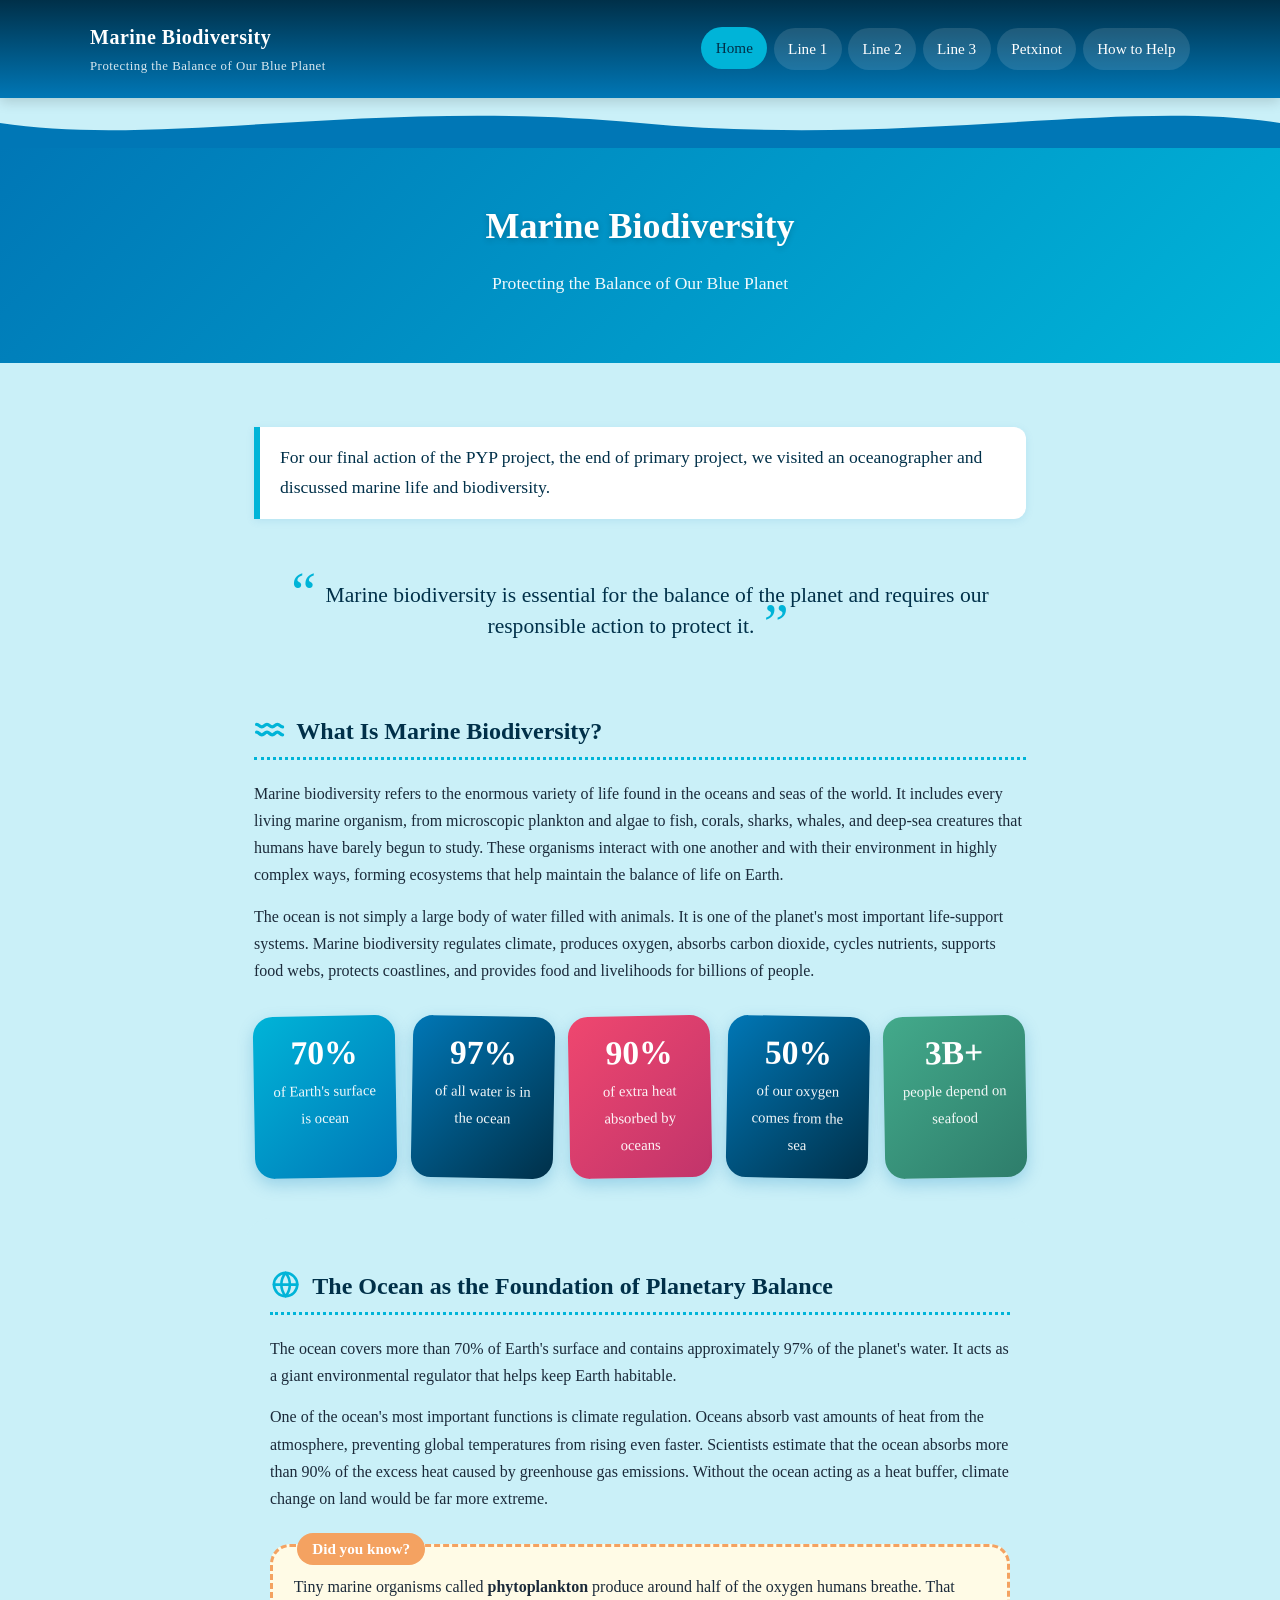
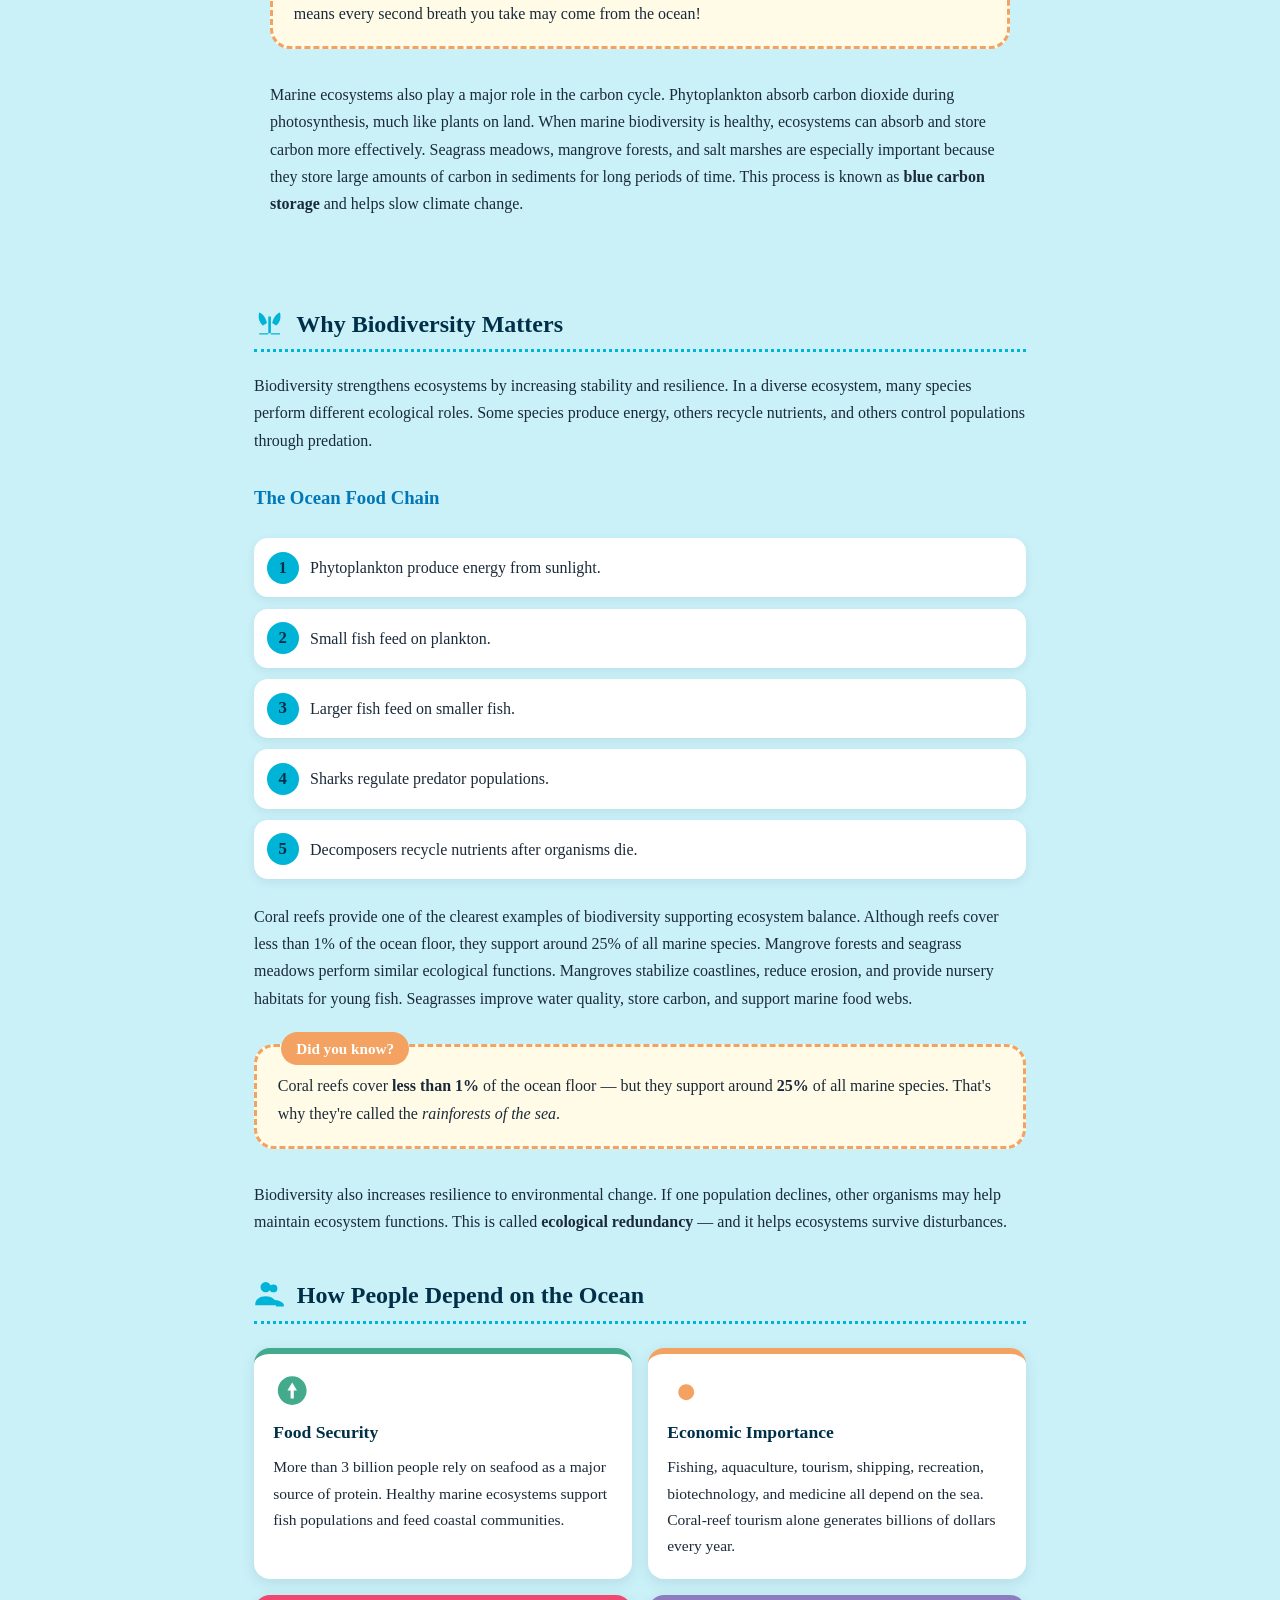
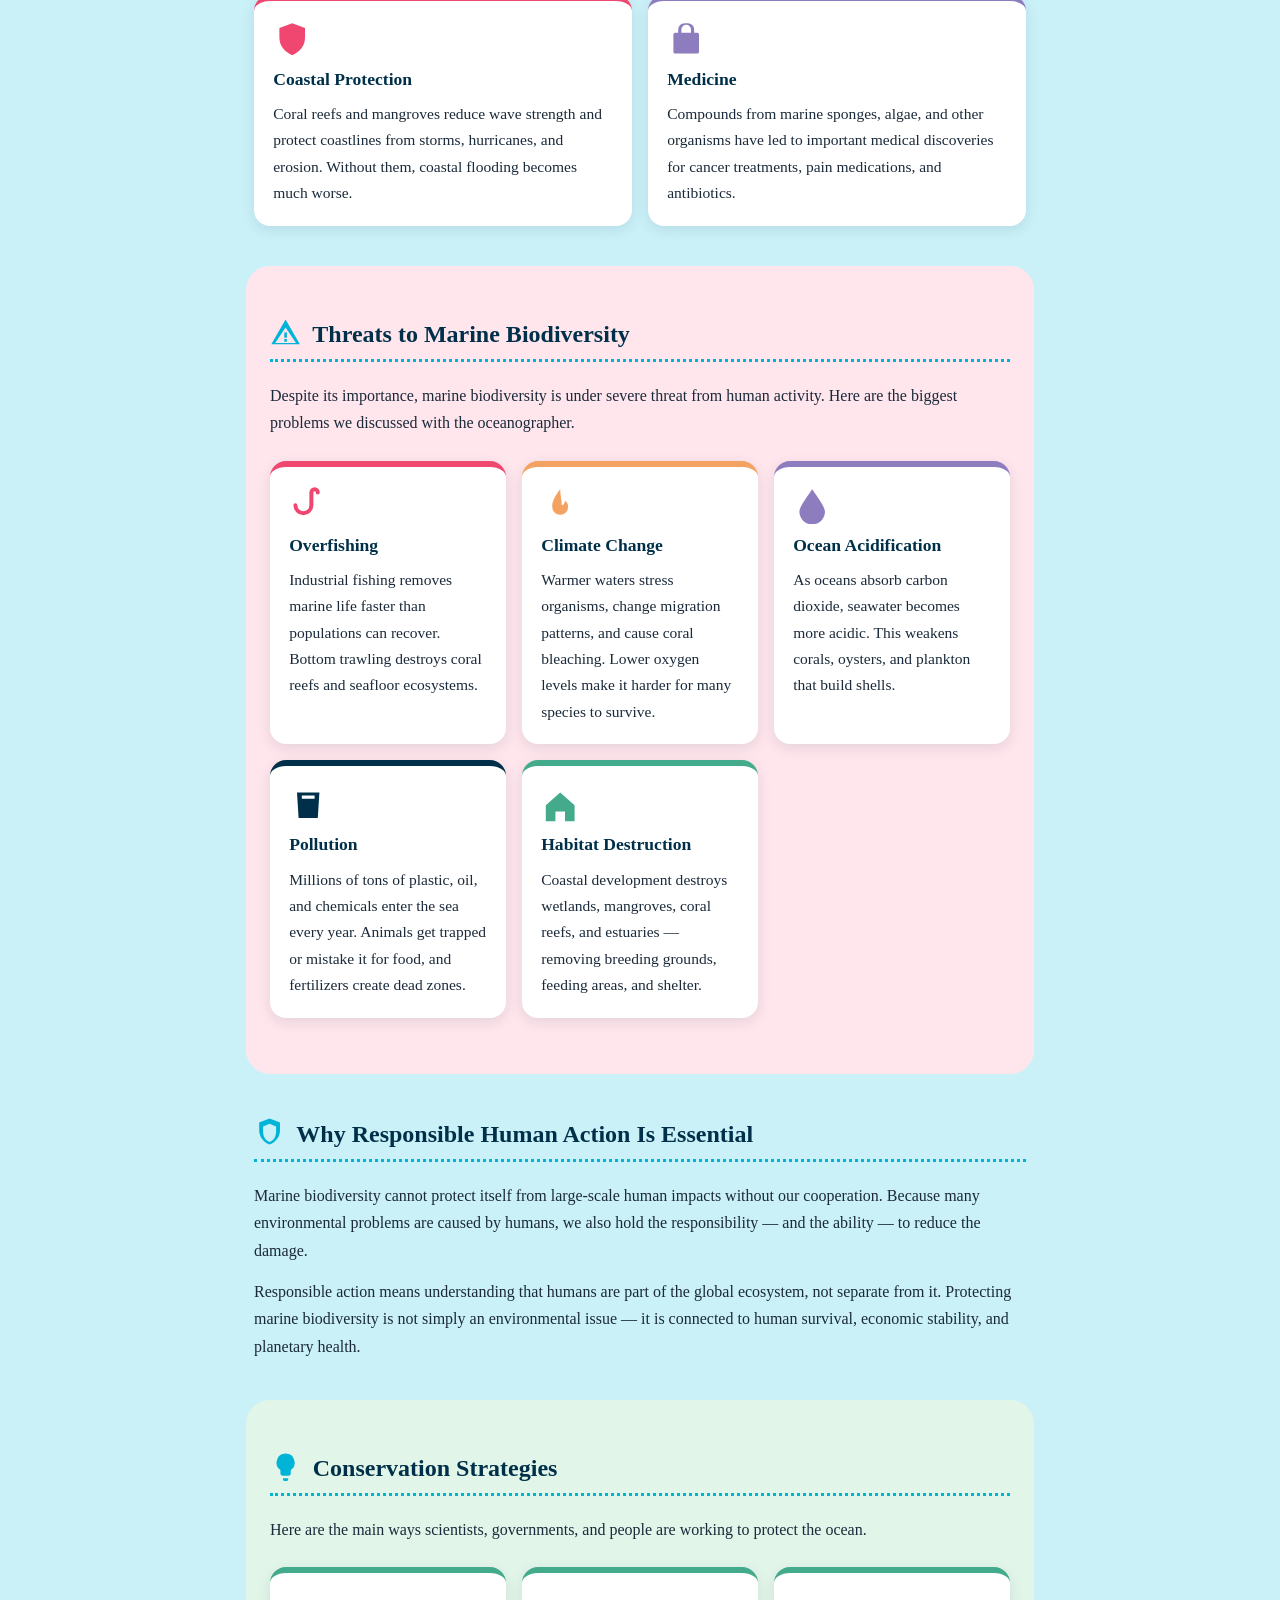
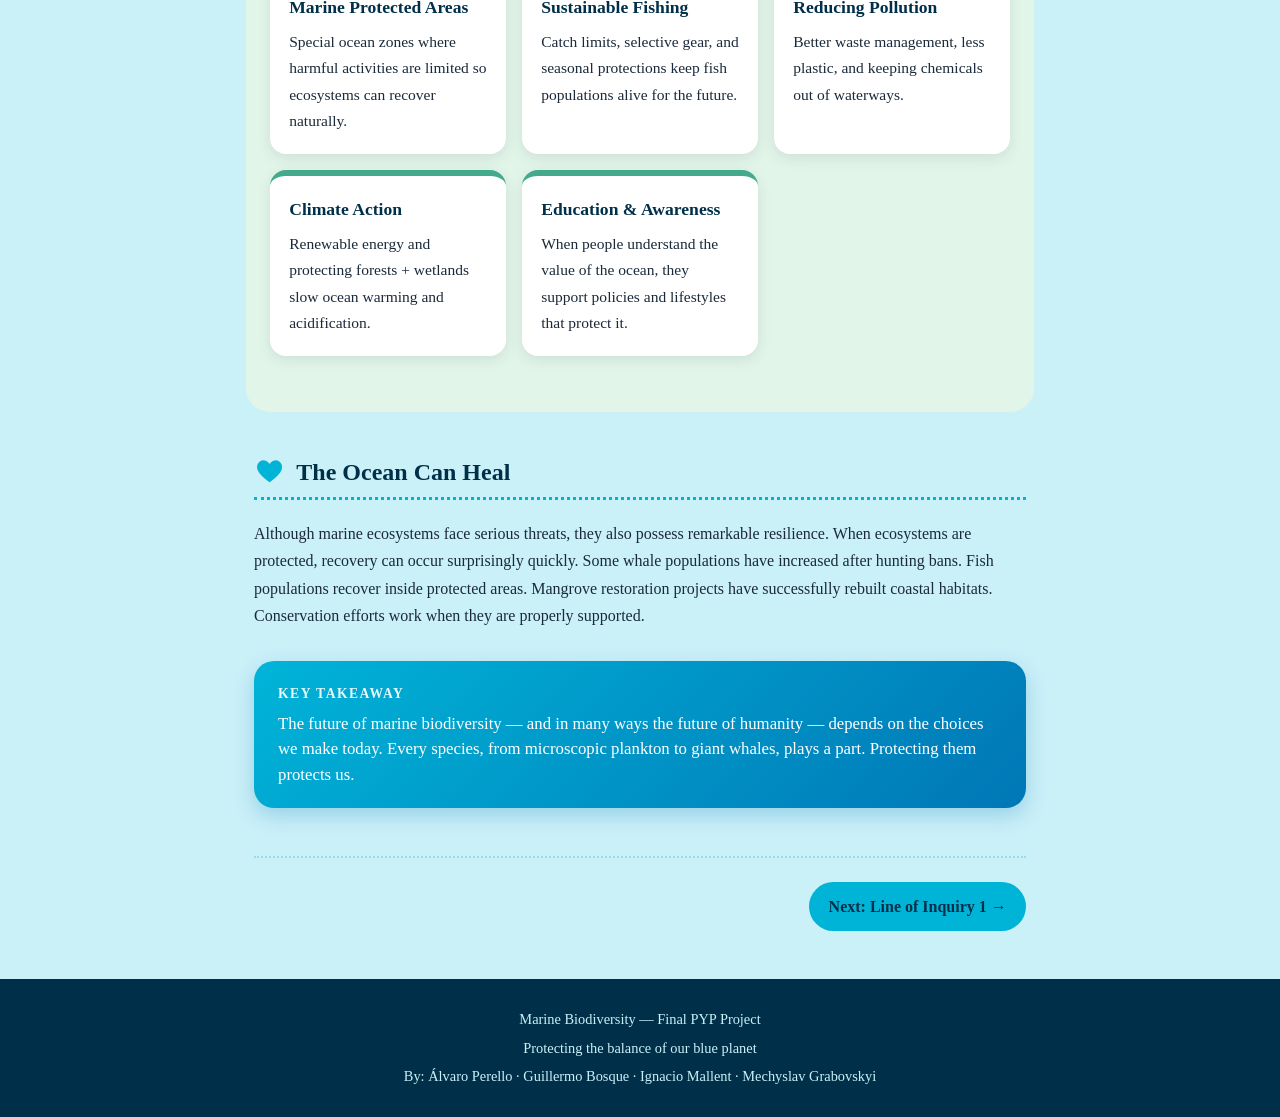
==== commit 98f6aed7: "Tighten grid layouts and drop home-page chip nav Card sections with exactly 4 items now use a 2x2 gr" ====
--- a/index.html
+++ b/index.html
@@ -46,14 +46,6 @@
       requires our responsible action to protect it.
     </p>
 
-    <div class="chips">
-      <a class="chip" href="line-of-inquiry-1.html">Line 1 — Species</a>
-      <a class="chip" href="line-of-inquiry-2.html">Line 2 — Ecosystems</a>
-      <a class="chip" href="line-of-inquiry-3.html">Line 3 — Human Impact</a>
-      <a class="chip" href="petxinot.html">The Petxinot</a>
-      <a class="chip" href="help.html">How to Help</a>
-    </div>
-
     <h2>
       <svg class="icon" viewBox="0 0 24 24" fill="none" stroke="currentColor" stroke-width="2.5" stroke-linecap="round" aria-hidden="true"><path d="M2 8c2 0 2 2 4 2s2-2 4-2 2 2 4 2 2-2 4-2 2 2 4 2"/><path d="M2 14c2 0 2 2 4 2s2-2 4-2 2 2 4 2 2-2 4-2 2 2 4 2"/></svg>
       What Is Marine Biodiversity?
@@ -187,7 +179,7 @@
       How People Depend on the Ocean
     </h2>
 
-    <div class="topic-grid">
+    <div class="topic-grid topic-grid--2up">
       <article class="topic topic--mint">
         <svg class="topic-icon" viewBox="0 0 24 24" fill="currentColor" aria-hidden="true"><path d="M12 2C7 2 3 6 3 11s4 9 9 9 9-4 9-9-4-9-9-9zm0 4l3 5h-2v5h-2v-5H9l3-5z"/></svg>
         <h3>Food Security</h3>
--- a/css/style.css
+++ b/css/style.css
@@ -229,6 +229,16 @@
   margin: 2rem 0 2.5rem;
 }
 
+.stat-strip--3up {
+  grid-template-columns: repeat(3, 1fr);
+}
+
+@media (max-width: 560px) {
+  .stat-strip--3up {
+    grid-template-columns: repeat(2, 1fr);
+  }
+}
+
 .stat {
   background: linear-gradient(135deg, var(--bright), var(--mid));
   color: white;
@@ -330,6 +340,16 @@
   grid-template-columns: repeat(auto-fit, minmax(220px, 1fr));
   gap: 1rem;
   margin: 1.5rem 0;
+}
+
+.topic-grid--2up {
+  grid-template-columns: repeat(2, 1fr);
+}
+
+@media (max-width: 560px) {
+  .topic-grid--2up {
+    grid-template-columns: 1fr;
+  }
 }
 
 .topic {
